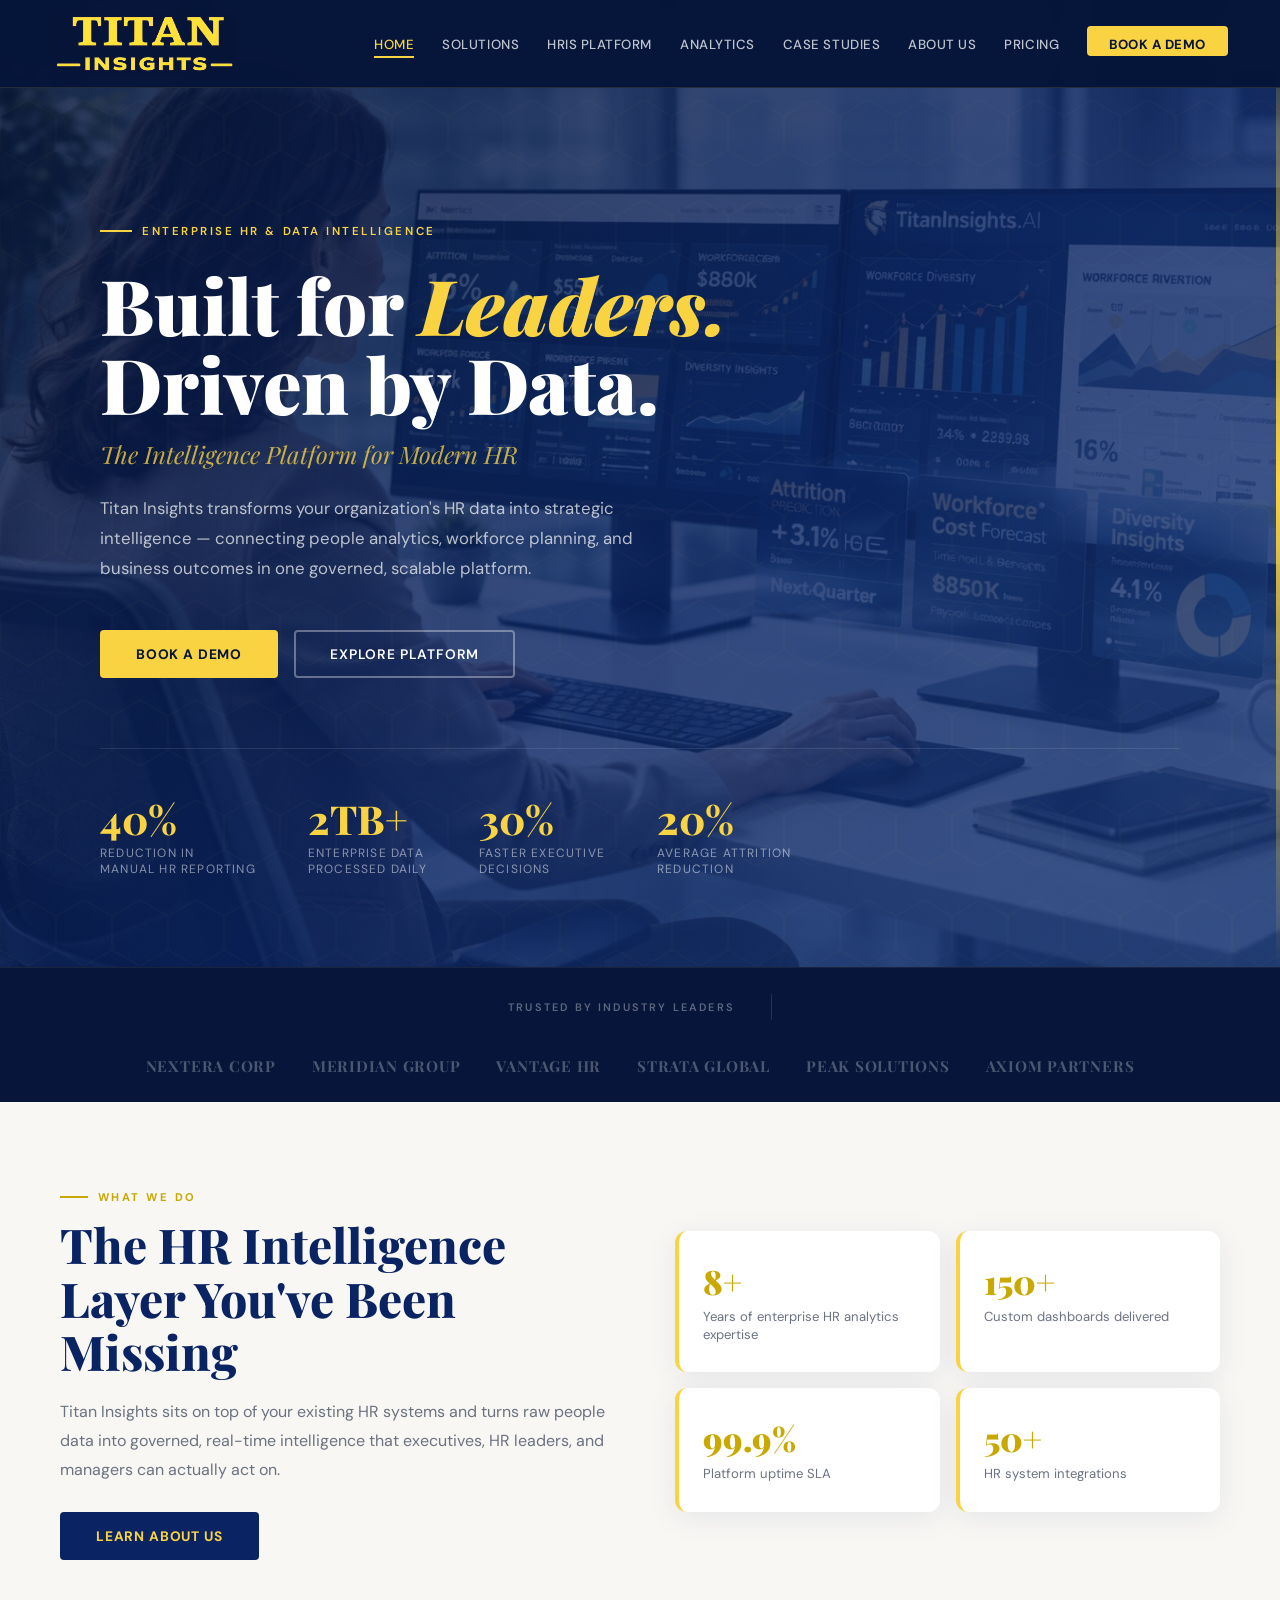
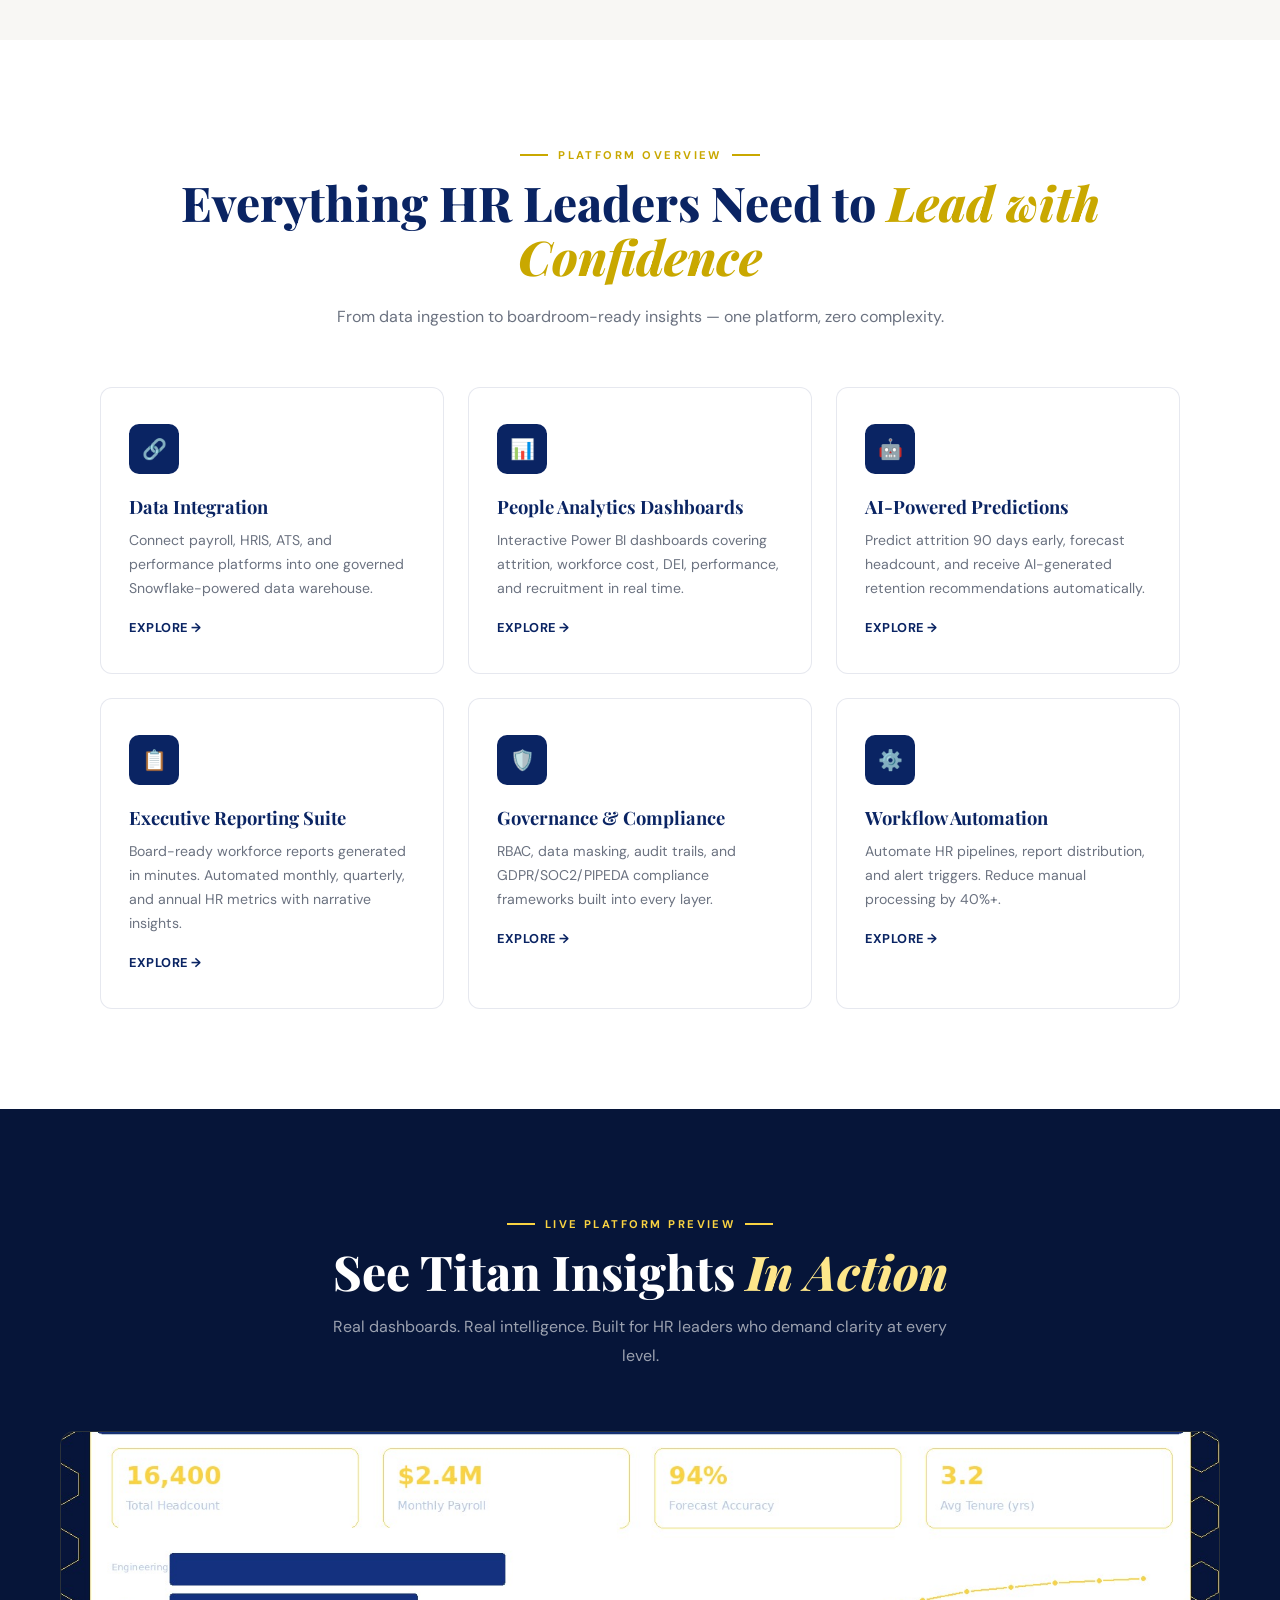
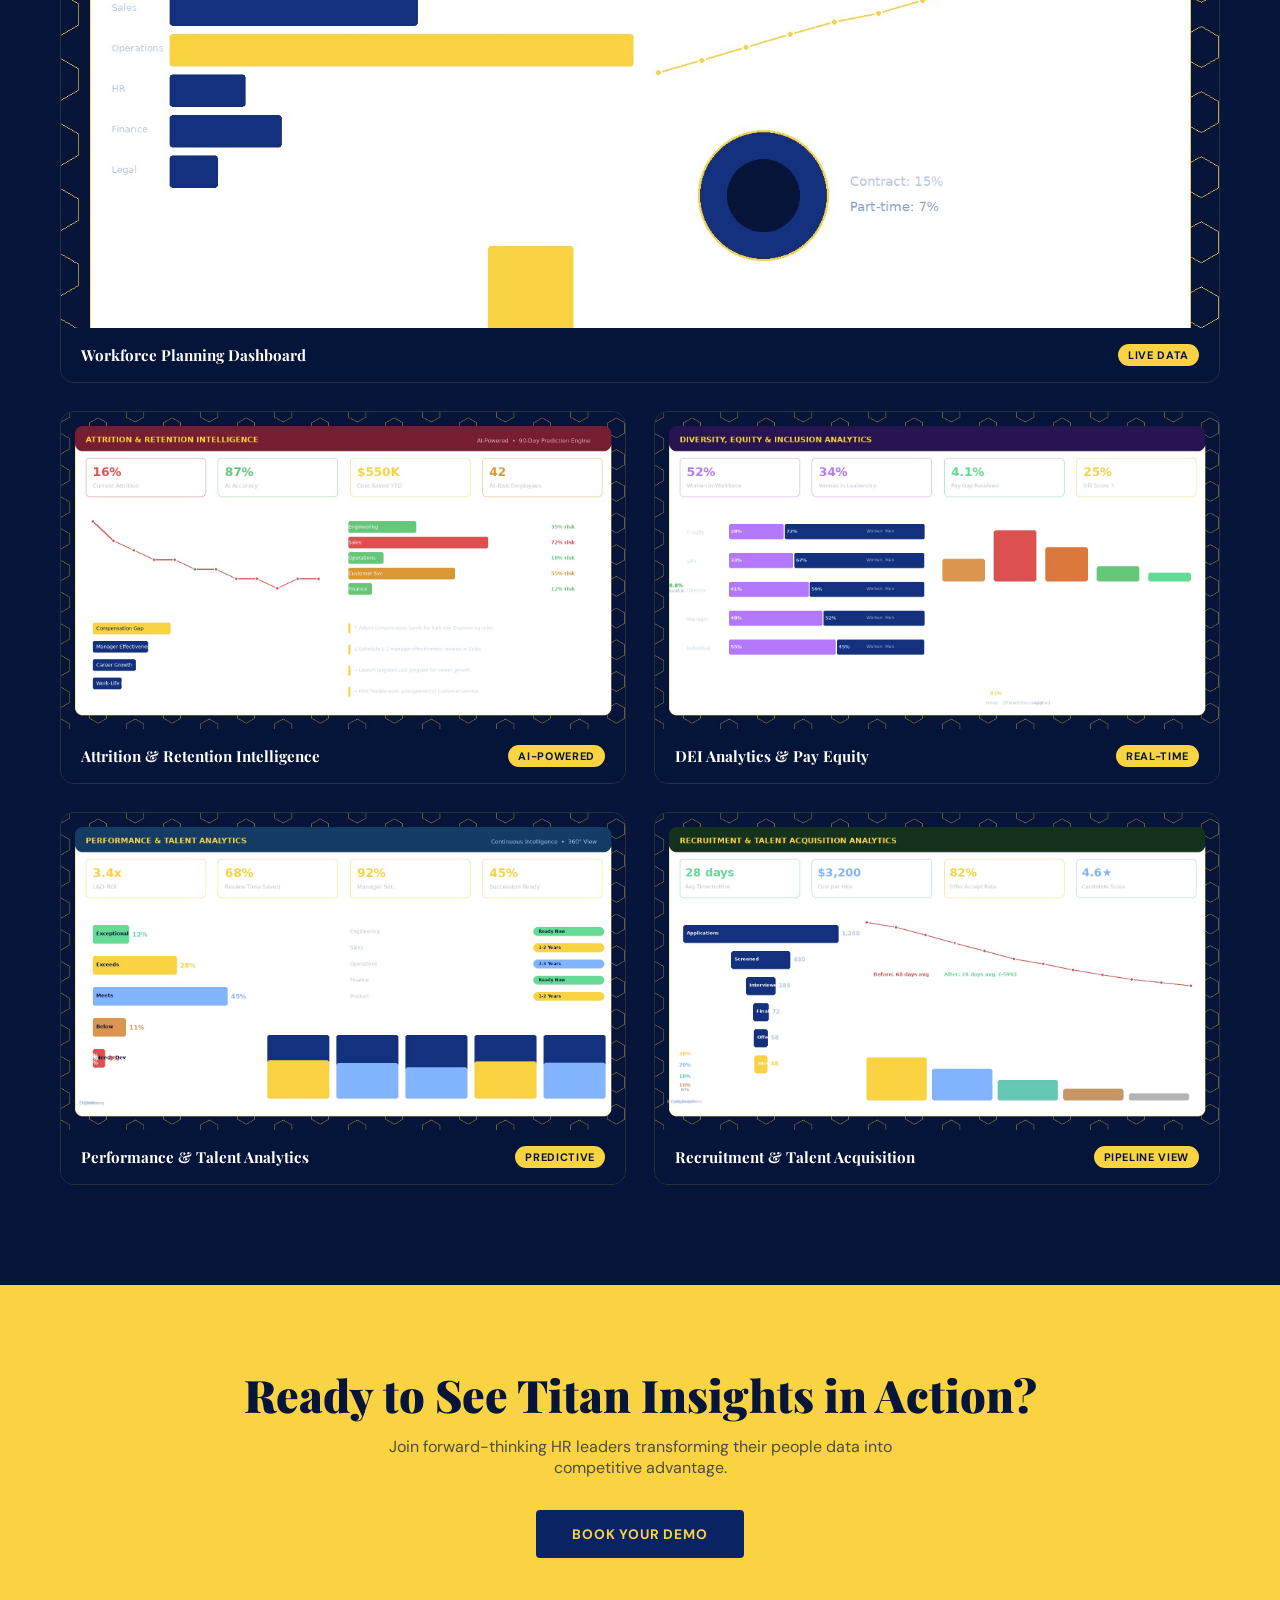
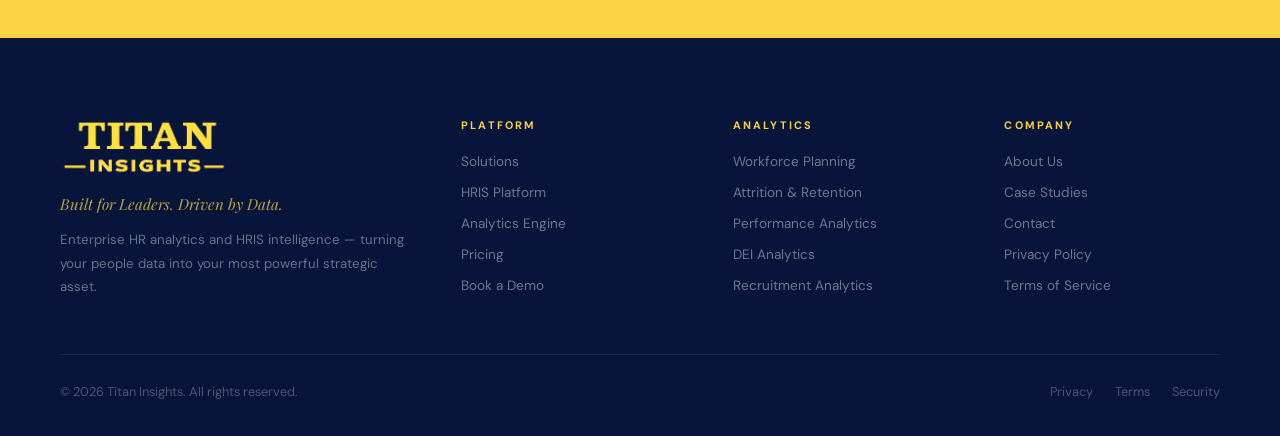
==== index.html @ b81a48bd "Add files via upload" ====
<!DOCTYPE html>
<html lang="en">
<head><meta charset="UTF-8"><meta name="viewport" content="width=device-width,initial-scale=1.0">
<title>Titan Insights — Built for Leaders. Driven by Data.</title>

<style>
:root {
  --navy:#0a2463; --navy-deep:#061539; --navy-mid:#143180;
  --gold:#f9d342; --gold-dark:#c9a800; --gold-light:#fde68a;
  --white:#ffffff; --off:#f8f7f4; --border:rgba(10,36,99,0.1);
  --txt:#111827; --txt2:#374151; --txt3:#6b7280;
}
*{margin:0;padding:0;box-sizing:border-box;}
html{scroll-behavior:smooth;}
body{font-family:'DM Sans',sans-serif;color:var(--txt);background:var(--white);overflow-x:hidden;}
a{text-decoration:none;}
::-webkit-scrollbar{width:5px;}::-webkit-scrollbar-track{background:var(--navy-deep);}::-webkit-scrollbar-thumb{background:var(--gold);border-radius:3px;}

/* NAV */
nav{position:fixed;top:0;left:0;right:0;z-index:1000;background:rgba(6,21,57,0.97);backdrop-filter:blur(18px);border-bottom:1px solid rgba(249,211,66,0.12);height:88px;display:flex;align-items:center;justify-content:space-between;padding:0 52px;transition:all .3s;}
nav.scrolled{box-shadow:0 4px 30px rgba(0,0,0,0.35);}
.nav-brand{display:flex;align-items:center;}
.nav-brand img{height:64px;width:auto;max-width:320px;display:block;object-fit:contain;mix-blend-mode:screen;filter:brightness(1.05);}
.nav-links{list-style:none;display:flex;gap:28px;align-items:center;}
.nav-links a{color:rgba(255,255,255,.75);font-size:.83rem;font-weight:500;letter-spacing:.04em;text-transform:uppercase;transition:color .25s;padding-bottom:3px;border-bottom:2px solid transparent;}
.nav-links a:hover,.nav-links a.active-link{color:var(--gold);border-bottom-color:var(--gold);}
.nav-cta{background:var(--gold)!important;color:var(--navy-deep)!important;padding:10px 22px;border-radius:4px;font-weight:700!important;border-bottom:none!important;transition:all .25s!important;}
.nav-cta:hover{background:var(--white)!important;transform:translateY(-1px);box-shadow:0 4px 18px rgba(249,211,66,.4);}
.nav-toggle{display:none;flex-direction:column;gap:5px;cursor:pointer;}
.nav-toggle span{width:24px;height:2px;background:var(--gold);border-radius:2px;transition:.3s;}

/* COMMON */
.section{padding:100px 60px;max-width:1200px;margin:0 auto;}
.section-full{padding:100px 60px;}
.tag{display:inline-flex;align-items:center;gap:10px;margin-bottom:14px;}
.tag-line{width:28px;height:2px;background:var(--gold-dark);}
.tag-text{font-size:.7rem;letter-spacing:.22em;text-transform:uppercase;color:var(--gold-dark);font-weight:700;}
.sec-title{font-family:'Playfair Display',serif;font-size:clamp(2rem,4vw,3rem);font-weight:800;color:var(--navy);line-height:1.12;margin-bottom:18px;}
.sec-title em{color:var(--gold-dark);font-style:italic;}
.sec-body{font-size:1rem;color:var(--txt3);line-height:1.82;max-width:620px;}
.btn-gold{display:inline-block;background:var(--gold);color:var(--navy-deep);padding:15px 36px;border-radius:4px;font-weight:700;font-size:.86rem;letter-spacing:.06em;text-transform:uppercase;transition:all .25s;}
.btn-gold:hover{background:var(--white);box-shadow:0 8px 28px rgba(249,211,66,.35);transform:translateY(-2px);}
.btn-navy{display:inline-block;background:var(--navy);color:var(--gold);padding:15px 36px;border-radius:4px;font-weight:700;font-size:.86rem;letter-spacing:.06em;text-transform:uppercase;transition:all .25s;}
.btn-navy:hover{background:var(--navy-deep);transform:translateY(-2px);box-shadow:0 8px 28px rgba(10,36,99,.25);}
.btn-outline{display:inline-block;border:2px solid rgba(255,255,255,.35);color:var(--white);padding:13px 34px;border-radius:4px;font-weight:600;font-size:.86rem;letter-spacing:.06em;text-transform:uppercase;transition:all .25s;}
.btn-outline:hover{border-color:var(--gold);color:var(--gold);transform:translateY(-2px);}

/* REVEAL */
.reveal{opacity:0;transform:translateY(28px);transition:opacity .7s ease,transform .7s ease;}
.reveal.visible{opacity:1;transform:translateY(0);}
.reveal-d1{transition-delay:.1s;} .reveal-d2{transition-delay:.2s;} .reveal-d3{transition-delay:.3s;} .reveal-d4{transition-delay:.4s;}

/* PAGE HERO */
.page-hero{padding-top:96px;background:linear-gradient(135deg,var(--navy-deep) 0%,var(--navy) 60%,#1a3a7a 100%);min-height:360px;display:flex;align-items:center;position:relative;overflow:hidden;}
.page-hero-hex{position:absolute;inset:0;opacity:.04;background-image:url("data:image/svg+xml,%3Csvg xmlns='http://www.w3.org/2000/svg' width='56' height='100'%3E%3Cpath d='M28 66L0 50V16L28 0l28 16v34z' fill='none' stroke='%23f9d342' stroke-width='1'/%3E%3C/svg%3E");background-size:56px 100px;}
.page-hero-bar{position:absolute;left:0;top:0;bottom:0;width:4px;background:linear-gradient(to bottom,transparent,var(--gold),transparent);}
.page-hero-inner{position:relative;z-index:2;max-width:1200px;margin:0 auto;padding:80px 60px;}
.page-hero-tag{display:inline-flex;align-items:center;gap:10px;margin-bottom:18px;}
.page-hero-tag-line{width:32px;height:2px;background:var(--gold);}
.page-hero-tag-text{font-size:.72rem;letter-spacing:.2em;text-transform:uppercase;color:var(--gold);font-weight:600;}
.page-hero h1{font-family:'Playfair Display',serif;font-size:clamp(2.5rem,5vw,4.2rem);font-weight:900;color:var(--white);line-height:1.08;margin-bottom:18px;}
.page-hero h1 em{color:var(--gold);font-style:italic;}
.page-hero p{font-size:1.1rem;color:rgba(255,255,255,.7);max-width:640px;line-height:1.75;}

/* CTA BANNER */
.cta-band{background:var(--gold);padding:80px 60px;text-align:center;}
.cta-band h2{font-family:'Playfair Display',serif;font-size:clamp(1.8rem,3.5vw,2.8rem);font-weight:900;color:var(--navy-deep);margin-bottom:12px;}
.cta-band p{font-size:1rem;color:rgba(6,21,57,.7);max-width:520px;margin:0 auto 32px;}

/* FOOTER */
footer{background:var(--navy-deep);padding:80px 60px 36px;}
.footer-inner{max-width:1200px;margin:0 auto;}
.footer-top{display:grid;grid-template-columns:1.6fr 1fr 1fr 1fr;gap:56px;margin-bottom:56px;}
.footer-brand img{height:58px;width:auto;max-width:300px;display:block;object-fit:contain;margin-bottom:18px;mix-blend-mode:screen;filter:brightness(1.05);}
.footer-tagline{font-family:'Playfair Display',serif;font-size:.95rem;font-style:italic;color:rgba(249,211,66,.75);margin-bottom:14px;}
.footer-desc{font-size:.83rem;color:rgba(255,255,255,.4);line-height:1.75;}
.footer-col h5{font-size:.68rem;letter-spacing:.2em;text-transform:uppercase;color:var(--gold);font-weight:700;margin-bottom:18px;}
.footer-links{list-style:none;display:flex;flex-direction:column;gap:10px;}
.footer-links a{font-size:.85rem;color:rgba(255,255,255,.42);transition:color .25s;}
.footer-links a:hover{color:var(--gold);}
.footer-bottom{border-top:1px solid rgba(255,255,255,.07);padding-top:28px;display:flex;justify-content:space-between;align-items:center;flex-wrap:wrap;gap:14px;}
.footer-copy{font-size:.8rem;color:rgba(255,255,255,.28);}
.footer-bottom-links{display:flex;gap:22px;}
.footer-bottom-links a{font-size:.8rem;color:rgba(255,255,255,.28);transition:color .25s;}
.footer-bottom-links a:hover{color:var(--gold);}

/* RESPONSIVE */
@media(max-width:1024px){
  nav{padding:0 28px;height:80px;}
  .nav-brand img{height:64px;width:auto;max-width:320px;display:block;object-fit:contain;mix-blend-mode:screen;filter:brightness(1.05);}
  .section,.section-full{padding:72px 28px;}
  .page-hero-inner{padding:60px 28px;}
  .footer-top{grid-template-columns:1fr 1fr;gap:36px;}
  .cta-band{padding:60px 28px;}
  footer{padding:60px 28px 28px;}
}
@media(max-width:768px){
  nav{padding:0 18px;height:72px;}
  .nav-brand img{height:64px;width:auto;max-width:320px;display:block;object-fit:contain;mix-blend-mode:screen;filter:brightness(1.05);}
  .nav-links{display:none;flex-direction:column;position:absolute;top:88px;left:0;right:0;background:var(--navy-deep);padding:20px;gap:0;border-top:1px solid rgba(249,211,66,.1);}
  .nav-links.open{display:flex;}
  .nav-links li{padding:13px 0;border-bottom:1px solid rgba(255,255,255,.06);}
  .nav-toggle{display:flex;}
  .section{padding:60px 18px;}
  .page-hero-inner{padding:48px 18px;}
  .footer-top{grid-template-columns:1fr;}
}

.dash-section{background:var(--navy-deep);padding:100px 60px;}
.dash-inner{max-width:1200px;margin:0 auto;}
.dash-header{text-align:center;margin-bottom:60px;}
.dash-grid{display:grid;grid-template-columns:1fr 1fr;gap:28px;}
.dash-card{border-radius:14px;overflow:hidden;border:1px solid rgba(249,211,66,.15);transition:all .4s;position:relative;}
.dash-card:hover{border-color:rgba(249,211,66,.5);transform:translateY(-6px);box-shadow:0 24px 60px rgba(0,0,0,.5);}
.dash-card img{width:100%;display:block;aspect-ratio:16/9;object-fit:cover;}
.dash-card-label{padding:16px 20px;background:rgba(6,21,57,.97);display:flex;align-items:center;justify-content:space-between;}
.dash-card-title{font-family:'Playfair Display',serif;font-size:.95rem;font-weight:700;color:var(--white);}
.dash-card-badge{font-size:.68rem;background:var(--gold);color:var(--navy-deep);padding:4px 10px;border-radius:20px;font-weight:700;letter-spacing:.06em;text-transform:uppercase;white-space:nowrap;}
.dash-card-wide{grid-column:1/-1;}
.dash-card-wide img{aspect-ratio:21/9;}
@media(max-width:1024px){.dash-section{padding:72px 28px;}.dash-grid{grid-template-columns:1fr;}.dash-card-wide img{aspect-ratio:16/9;}}
</style>
<link href="https://fonts.googleapis.com/css2?family=Playfair+Display:ital,wght@0,700;0,800;0,900;1,700;1,800&family=DM+Sans:wght@300;400;500;600;700&display=swap" rel="stylesheet">
<style>
/* HOME HERO */
.home-hero{padding-top:96px;min-height:100vh;position:relative;display:flex;align-items:center;overflow:hidden;}
.home-hero-bg{position:absolute;inset:0;background:linear-gradient(135deg,var(--navy-deep) 0%,var(--navy) 55%,#1a3a7a 100%);}
.home-hero-img{position:absolute;inset:0;background-image:url("[data-uri]");background-size:cover;background-position:center;opacity:.18;filter:grayscale(20%);}
.home-hero-hex{position:absolute;inset:0;opacity:.04;background-image:url("data:image/svg+xml,%3Csvg xmlns='http://www.w3.org/2000/svg' width='56' height='100'%3E%3Cpath d='M28 66L0 50V16L28 0l28 16v34z' fill='none' stroke='%23f9d342' stroke-width='1'/%3E%3C/svg%3E");background-size:56px 100px;}
.home-hero-bar{position:absolute;right:0;top:0;bottom:0;width:4px;background:linear-gradient(to bottom,transparent,var(--gold),transparent);}
.home-hero-inner{position:relative;z-index:2;max-width:1200px;margin:0 auto;padding:120px 60px 90px;width:100%;}
.h-eyebrow{display:inline-flex;align-items:center;gap:10px;margin-bottom:26px;opacity:0;animation:fu .8s ease forwards .2s;}
.h-eyebrow-line{width:32px;height:2px;background:var(--gold);}
.h-eyebrow-text{font-size:.72rem;letter-spacing:.22em;text-transform:uppercase;color:var(--gold);font-weight:600;}
.h-headline{font-family:'Playfair Display',serif;font-size:clamp(3rem,6vw,5.8rem);font-weight:900;color:var(--white);line-height:1.04;margin-bottom:14px;opacity:0;animation:fu .8s ease forwards .4s;}
.h-headline em{color:var(--gold);font-style:italic;}
.h-sub{font-family:'Playfair Display',serif;font-size:clamp(1rem,2vw,1.5rem);color:rgba(249,211,66,.78);margin-bottom:24px;font-style:italic;opacity:0;animation:fu .8s ease forwards .55s;}
.h-desc{font-size:1.05rem;color:rgba(255,255,255,.7);line-height:1.78;max-width:580px;margin-bottom:46px;opacity:0;animation:fu .8s ease forwards .7s;}
.h-btns{display:flex;gap:16px;flex-wrap:wrap;opacity:0;animation:fu .8s ease forwards .9s;}
.h-stats{display:flex;gap:52px;flex-wrap:wrap;margin-top:70px;padding-top:50px;border-top:1px solid rgba(255,255,255,.1);opacity:0;animation:fu .8s ease forwards 1.1s;}
.h-stat-num{font-family:'Playfair Display',serif;font-size:2.5rem;font-weight:800;color:var(--gold);line-height:1;}
.h-stat-lbl{font-size:.75rem;color:rgba(255,255,255,.5);letter-spacing:.1em;text-transform:uppercase;margin-top:6px;}
@keyframes fu{to{opacity:1;transform:translateY(0);}}
.home-hero-inner .h-headline,.home-hero-inner .h-sub,.home-hero-inner .h-desc{transform:translateY(20px);}

/* TRUSTED */
.trusted{background:var(--navy-deep);padding:26px 60px;display:flex;align-items:center;gap:36px;flex-wrap:wrap;justify-content:center;border-top:1px solid rgba(249,211,66,.08);}
.trusted-lbl{font-size:.68rem;letter-spacing:.2em;text-transform:uppercase;color:rgba(255,255,255,.35);font-weight:600;white-space:nowrap;}
.trusted-div{width:1px;height:26px;background:rgba(249,211,66,.15);}
.trusted-logos{display:flex;gap:36px;align-items:center;flex-wrap:wrap;justify-content:center;}
.trusted-logo{font-family:'Playfair Display',serif;font-size:.95rem;font-weight:700;color:rgba(255,255,255,.28);letter-spacing:.05em;transition:color .3s;}
.trusted-logo:hover{color:rgba(249,211,66,.55);}

/* INTRO STRIP */
.intro-strip{background:var(--off);padding:80px 60px;}
.intro-strip-inner{max-width:1200px;margin:0 auto;display:grid;grid-template-columns:1fr 1fr;gap:70px;align-items:center;}
.intro-visual{display:grid;grid-template-columns:1fr 1fr;gap:16px;}
.intro-card{background:var(--white);border-radius:12px;padding:28px 24px;border-left:4px solid var(--gold);box-shadow:0 6px 30px rgba(10,36,99,.08);}
.intro-card-num{font-family:'Playfair Display',serif;font-size:2.1rem;font-weight:900;color:var(--gold-dark);}
.intro-card-lbl{font-size:.82rem;color:var(--txt3);margin-top:5px;line-height:1.4;}

/* OVERVIEW GRID */
.overview-grid{display:grid;grid-template-columns:repeat(3,1fr);gap:24px;margin-top:56px;}
.ov-card{background:var(--white);border:1px solid var(--border);border-radius:12px;padding:36px 28px;transition:all .3s;position:relative;overflow:hidden;}
.ov-card::before{content:'';position:absolute;top:0;left:0;width:0;height:3px;background:var(--gold);transition:width .4s;}
.ov-card:hover{box-shadow:0 16px 50px rgba(10,36,99,.1);transform:translateY(-4px);}
.ov-card:hover::before{width:100%;}
.ov-icon{width:50px;height:50px;background:var(--navy);border-radius:10px;display:flex;align-items:center;justify-content:center;font-size:20px;margin-bottom:20px;transition:background .3s;}
.ov-card:hover .ov-icon{background:var(--gold-dark);}
.ov-title{font-family:'Playfair Display',serif;font-size:1.15rem;font-weight:700;color:var(--navy);margin-bottom:10px;}
.ov-desc{font-size:.88rem;color:var(--txt3);line-height:1.7;}
.ov-link{display:inline-flex;align-items:center;gap:6px;margin-top:18px;font-size:.8rem;font-weight:700;color:var(--navy);letter-spacing:.04em;text-transform:uppercase;transition:gap .2s,color .2s;}
.ov-link:hover{gap:10px;color:var(--gold-dark);}

@media(max-width:1024px){
  .home-hero-inner{padding:100px 28px 70px;}
  .intro-strip{padding:60px 28px;}
  .intro-strip-inner{grid-template-columns:1fr;gap:40px;}
  .overview-grid{grid-template-columns:1fr 1fr;}
  .trusted{padding:22px 28px;}
  .h-stats{gap:28px;}
}
@media(max-width:768px){
  .home-hero-inner{padding:90px 18px 60px;}
  .intro-visual{grid-template-columns:1fr 1fr;}
  .overview-grid{grid-template-columns:1fr;}
}
</style>
</head><body>

<nav id="mainNav">
  <div class="nav-brand">
    <a href="index.html"><img src="[data-uri]" alt="Titan Insights"></a>
  </div>
  <ul class="nav-links" id="navLinks">
    <li><a href="index.html">Home</a></li>
    <li><a href="solutions.html">Solutions</a></li>
    <li><a href="hris.html">HRIS Platform</a></li>
    <li><a href="analytics.html">Analytics</a></li>
    <li><a href="results.html">Case Studies</a></li>
    <li><a href="about.html">About Us</a></li>
    <li><a href="pricing.html">Pricing</a></li>
    <li><a href="contact.html" class="nav-cta">Book a Demo</a></li>
  </ul>
  <div class="nav-toggle" id="navToggle"><span></span><span></span><span></span></div>
</nav>

<!-- HOME HERO -->
<div class="home-hero">
  <div class="home-hero-bg"></div>
  <div class="home-hero-img"></div>
  <div class="home-hero-hex"></div>
  <div class="home-hero-bar"></div>
  <div class="home-hero-inner">
    <div class="h-eyebrow"><div class="h-eyebrow-line"></div><span class="h-eyebrow-text">Enterprise HR & Data Intelligence</span></div>
    <h1 class="h-headline">Built for <em>Leaders.</em><br>Driven by Data.</h1>
    <p class="h-sub">The Intelligence Platform for Modern HR</p>
    <p class="h-desc">Titan Insights transforms your organization's HR data into strategic intelligence — connecting people analytics, workforce planning, and business outcomes in one governed, scalable platform.</p>
    <div class="h-btns">
      <a href="contact.html" class="btn-gold">Book a Demo</a>
      <a href="solutions.html" class="btn-outline">Explore Platform</a>
    </div>
    <div class="h-stats">
      <div><div class="h-stat-num">40%</div><div class="h-stat-lbl">Reduction in<br>manual HR reporting</div></div>
      <div><div class="h-stat-num">2TB+</div><div class="h-stat-lbl">Enterprise data<br>processed daily</div></div>
      <div><div class="h-stat-num">30%</div><div class="h-stat-lbl">Faster executive<br>decisions</div></div>
      <div><div class="h-stat-num">20%</div><div class="h-stat-lbl">Average attrition<br>reduction</div></div>
    </div>
  </div>
</div>

<!-- TRUSTED -->
<div class="trusted">
  <span class="trusted-lbl">Trusted by industry leaders</span>
  <div class="trusted-div"></div>
  <div class="trusted-logos">
    <span class="trusted-logo">NEXTERA CORP</span>
    <span class="trusted-logo">MERIDIAN GROUP</span>
    <span class="trusted-logo">VANTAGE HR</span>
    <span class="trusted-logo">STRATA GLOBAL</span>
    <span class="trusted-logo">PEAK SOLUTIONS</span>
    <span class="trusted-logo">AXIOM PARTNERS</span>
  </div>
</div>

<!-- INTRO STRIP -->
<div class="intro-strip">
  <div class="intro-strip-inner">
    <div class="reveal">
      <div class="tag"><div class="tag-line"></div><span class="tag-text">What We Do</span></div>
      <h2 class="sec-title">The HR Intelligence Layer You've Been Missing</h2>
      <p class="sec-body" style="margin-bottom:28px;">Titan Insights sits on top of your existing HR systems and turns raw people data into governed, real-time intelligence that executives, HR leaders, and managers can actually act on.</p>
      <a href="about.html" class="btn-navy">Learn About Us</a>
    </div>
    <div class="intro-visual reveal reveal-d2">
      <div class="intro-card"><div class="intro-card-num">8+</div><div class="intro-card-lbl">Years of enterprise HR analytics expertise</div></div>
      <div class="intro-card"><div class="intro-card-num">150+</div><div class="intro-card-lbl">Custom dashboards delivered</div></div>
      <div class="intro-card"><div class="intro-card-num">99.9%</div><div class="intro-card-lbl">Platform uptime SLA</div></div>
      <div class="intro-card"><div class="intro-card-num">50+</div><div class="intro-card-lbl">HR system integrations</div></div>
    </div>
  </div>
</div>

<!-- OVERVIEW -->
<div class="section">
  <div class="reveal" style="text-align:center;margin-bottom:0;">
    <div class="tag" style="justify-content:center;"><div class="tag-line"></div><span class="tag-text">Platform Overview</span><div class="tag-line"></div></div>
    <h2 class="sec-title" style="text-align:center;">Everything HR Leaders Need to <em>Lead with Confidence</em></h2>
    <p class="sec-body" style="margin:0 auto;text-align:center;">From data ingestion to boardroom-ready insights — one platform, zero complexity.</p>
  </div>
  <div class="overview-grid">
    <div class="ov-card reveal reveal-d1">
      <div class="ov-icon">🔗</div>
      <div class="ov-title">Data Integration</div>
      <p class="ov-desc">Connect payroll, HRIS, ATS, and performance platforms into one governed Snowflake-powered data warehouse.</p>
      <a href="solutions.html" class="ov-link">Explore →</a>
    </div>
    <div class="ov-card reveal reveal-d2">
      <div class="ov-icon">📊</div>
      <div class="ov-title">People Analytics Dashboards</div>
      <p class="ov-desc">Interactive Power BI dashboards covering attrition, workforce cost, DEI, performance, and recruitment in real time.</p>
      <a href="hris.html" class="ov-link">Explore →</a>
    </div>
    <div class="ov-card reveal reveal-d3">
      <div class="ov-icon">🤖</div>
      <div class="ov-title">AI-Powered Predictions</div>
      <p class="ov-desc">Predict attrition 90 days early, forecast headcount, and receive AI-generated retention recommendations automatically.</p>
      <a href="analytics.html" class="ov-link">Explore →</a>
    </div>
    <div class="ov-card reveal reveal-d1">
      <div class="ov-icon">📋</div>
      <div class="ov-title">Executive Reporting Suite</div>
      <p class="ov-desc">Board-ready workforce reports generated in minutes. Automated monthly, quarterly, and annual HR metrics with narrative insights.</p>
      <a href="solutions.html" class="ov-link">Explore →</a>
    </div>
    <div class="ov-card reveal reveal-d2">
      <div class="ov-icon">🛡️</div>
      <div class="ov-title">Governance & Compliance</div>
      <p class="ov-desc">RBAC, data masking, audit trails, and GDPR/SOC2/PIPEDA compliance frameworks built into every layer.</p>
      <a href="solutions.html" class="ov-link">Explore →</a>
    </div>
    <div class="ov-card reveal reveal-d3">
      <div class="ov-icon">⚙️</div>
      <div class="ov-title">Workflow Automation</div>
      <p class="ov-desc">Automate HR pipelines, report distribution, and alert triggers. Reduce manual processing by 40%+.</p>
      <a href="analytics.html" class="ov-link">Explore →</a>
    </div>
  </div>
</div>

<!-- CTA -->

<div class="dash-section">
  <div class="dash-inner">
    <div class="dash-header reveal">
      <div class="tag" style="justify-content:center;"><div class="tag-line" style="background:var(--gold);"></div><span class="tag-text" style="color:var(--gold);">Live Platform Preview</span><div class="tag-line" style="background:var(--gold);"></div></div>
      <h2 class="sec-title" style="text-align:center;color:var(--white);margin-bottom:14px;">See Titan Insights <em style="color:var(--gold-light);">In Action</em></h2>
      <p class="sec-body" style="color:rgba(255,255,255,.6);text-align:center;margin:0 auto 0;">Real dashboards. Real intelligence. Built for HR leaders who demand clarity at every level.</p>
    </div>
    <div class="dash-grid reveal">
      <div class="dash-card dash-card-wide">
        <img src="[data-uri]" alt="Workforce Planning Dashboard">
        <div class="dash-card-label"><span class="dash-card-title">Workforce Planning Dashboard</span><span class="dash-card-badge">Live Data</span></div>
      </div>
      <div class="dash-card">
        <img src="[data-uri]" alt="Attrition & Retention">
        <div class="dash-card-label"><span class="dash-card-title">Attrition & Retention Intelligence</span><span class="dash-card-badge">AI-Powered</span></div>
      </div>
      <div class="dash-card">
        <img src="[data-uri]" alt="DEI Analytics">
        <div class="dash-card-label"><span class="dash-card-title">DEI Analytics & Pay Equity</span><span class="dash-card-badge">Real-Time</span></div>
      </div>
      <div class="dash-card">
        <img src="[data-uri]" alt="Performance Analytics">
        <div class="dash-card-label"><span class="dash-card-title">Performance & Talent Analytics</span><span class="dash-card-badge">Predictive</span></div>
      </div>
      <div class="dash-card">
        <img src="[data-uri]" alt="Recruitment Analytics">
        <div class="dash-card-label"><span class="dash-card-title">Recruitment & Talent Acquisition</span><span class="dash-card-badge">Pipeline View</span></div>
      </div>
    </div>
  </div>
</div>
<div class="cta-band">
  <h2>Ready to See Titan Insights in Action?</h2>
  <p>Join forward-thinking HR leaders transforming their people data into competitive advantage.</p>
  <a href="contact.html" class="btn-navy">Book Your Demo</a>
</div>


<footer>
  <div class="footer-inner">
    <div class="footer-top">
      <div class="footer-brand">
        <img src="[data-uri]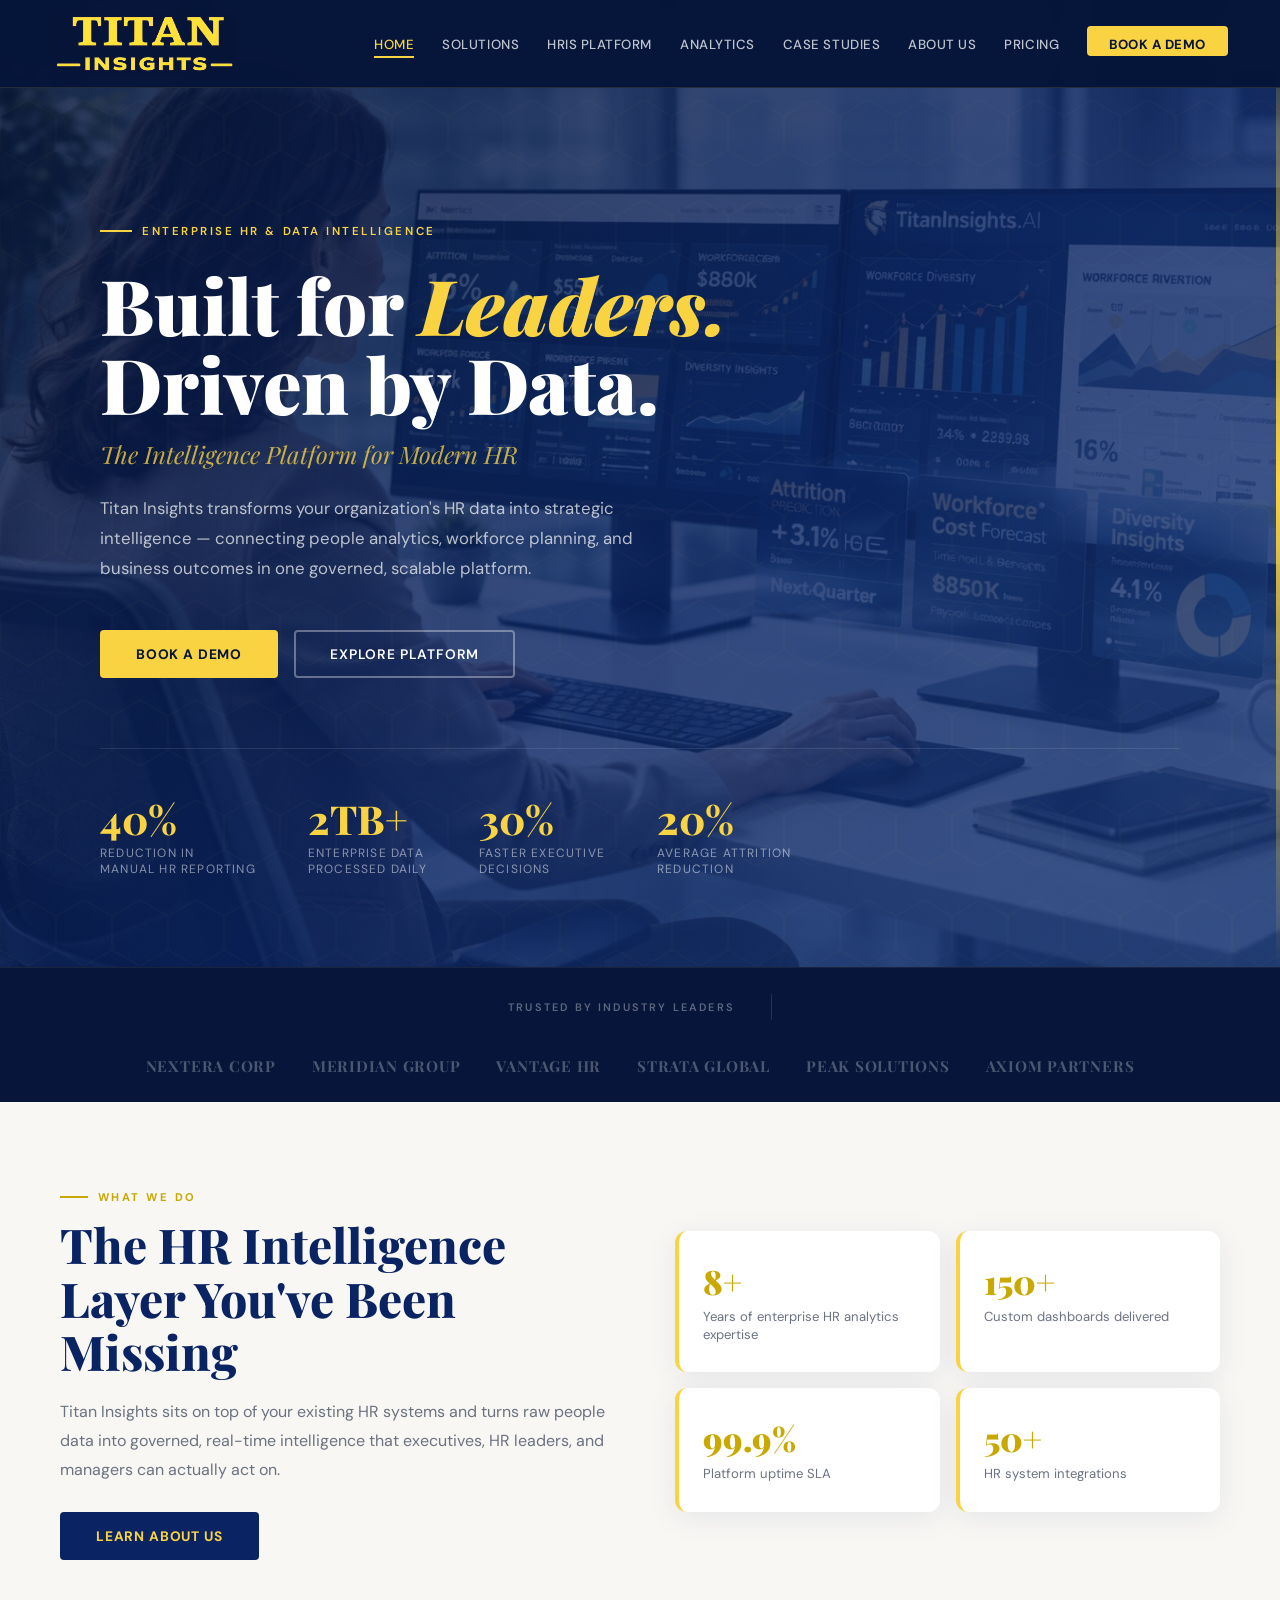
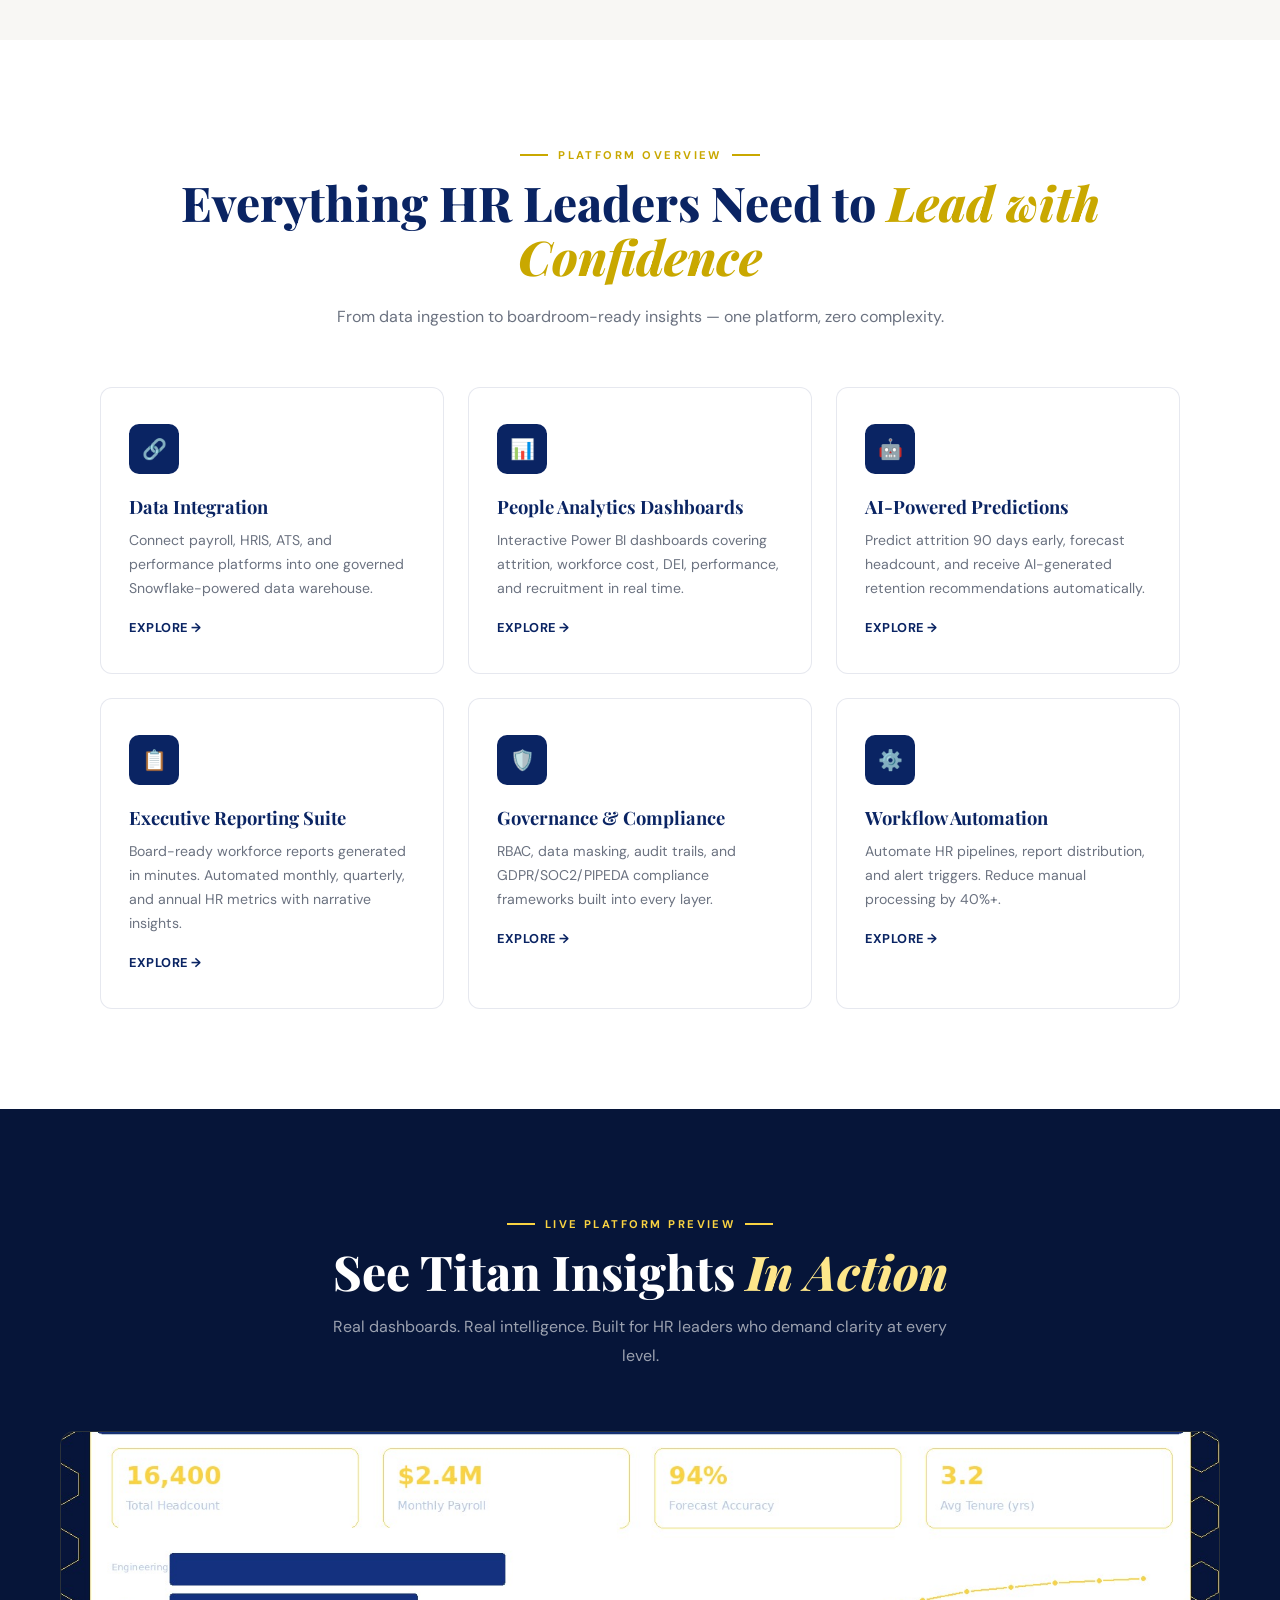
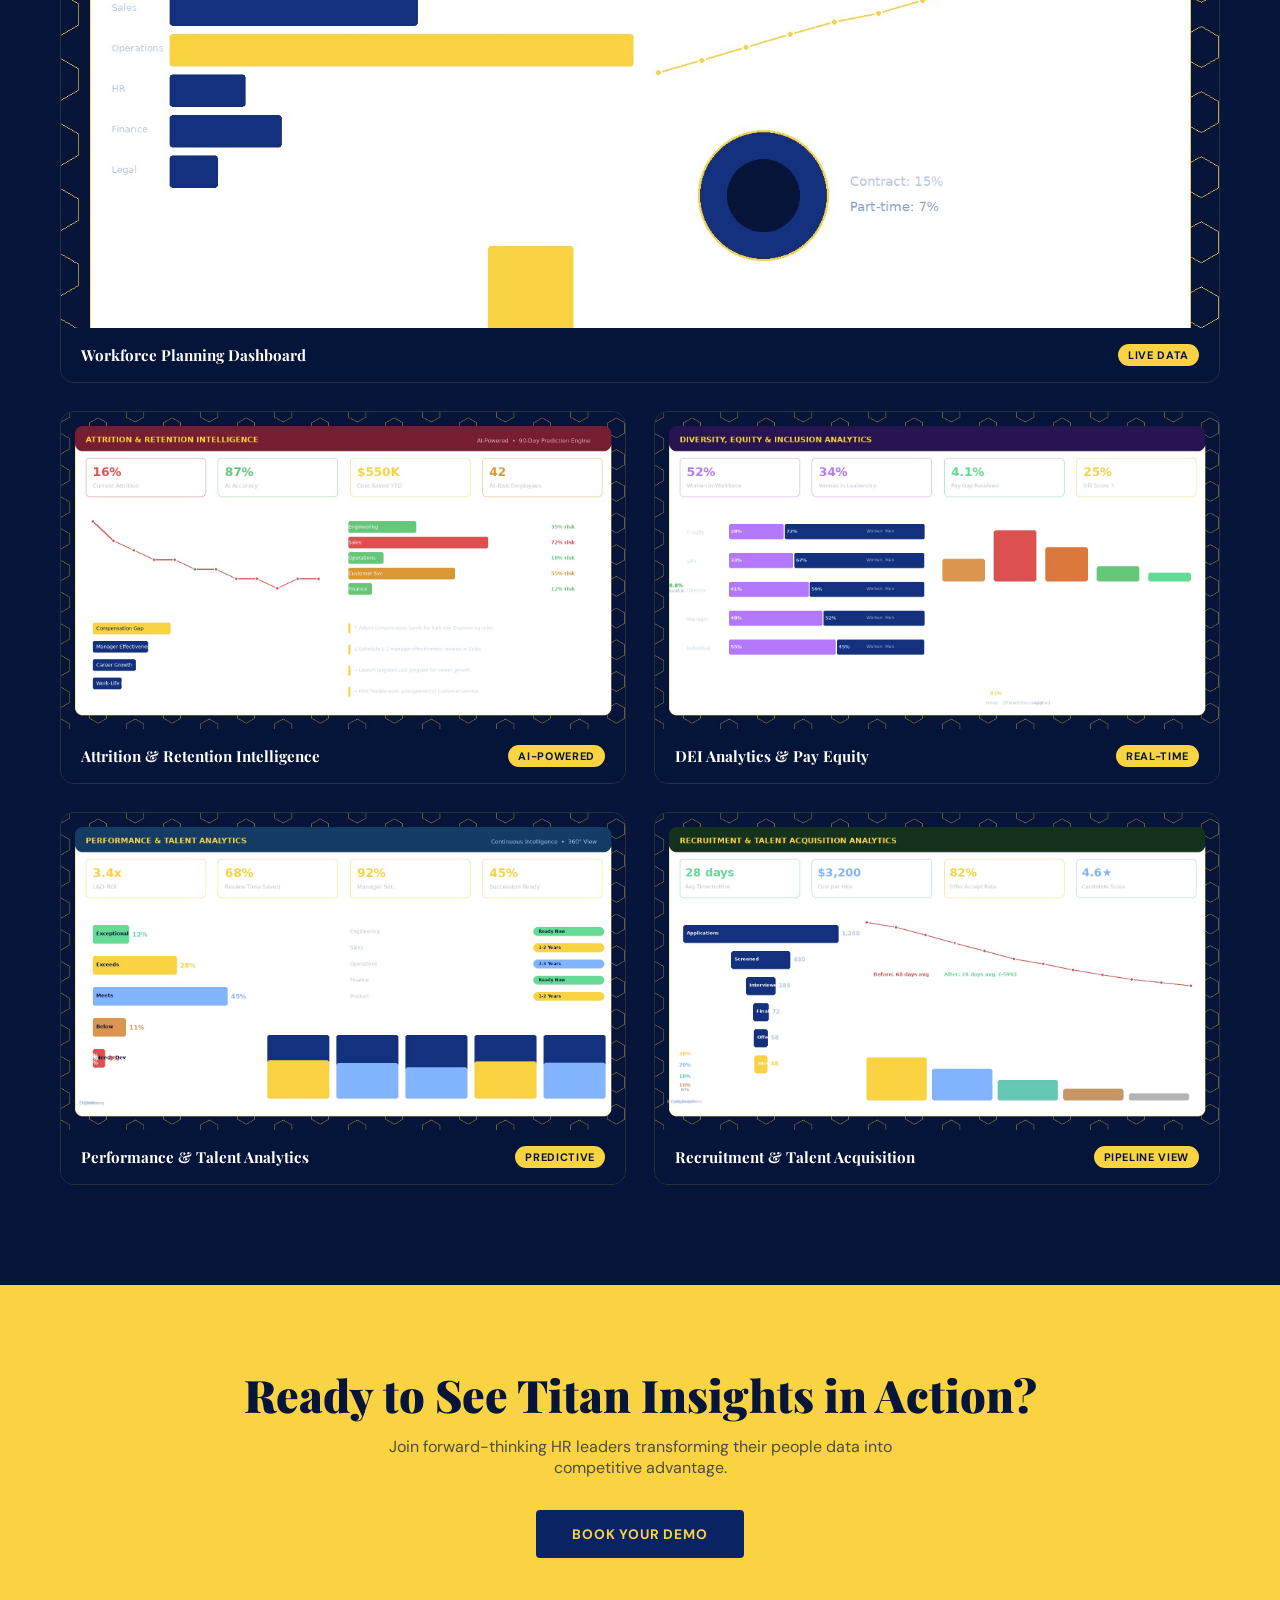
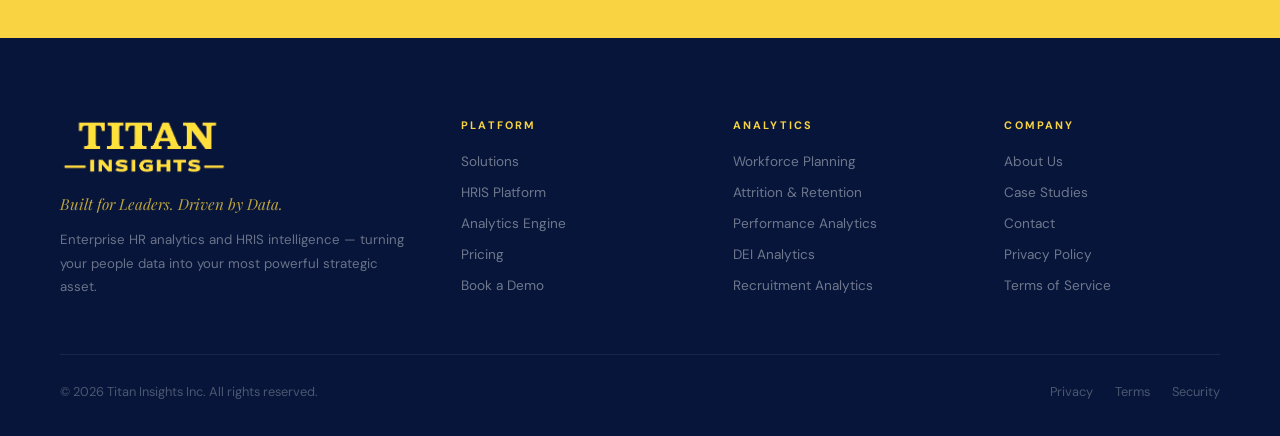
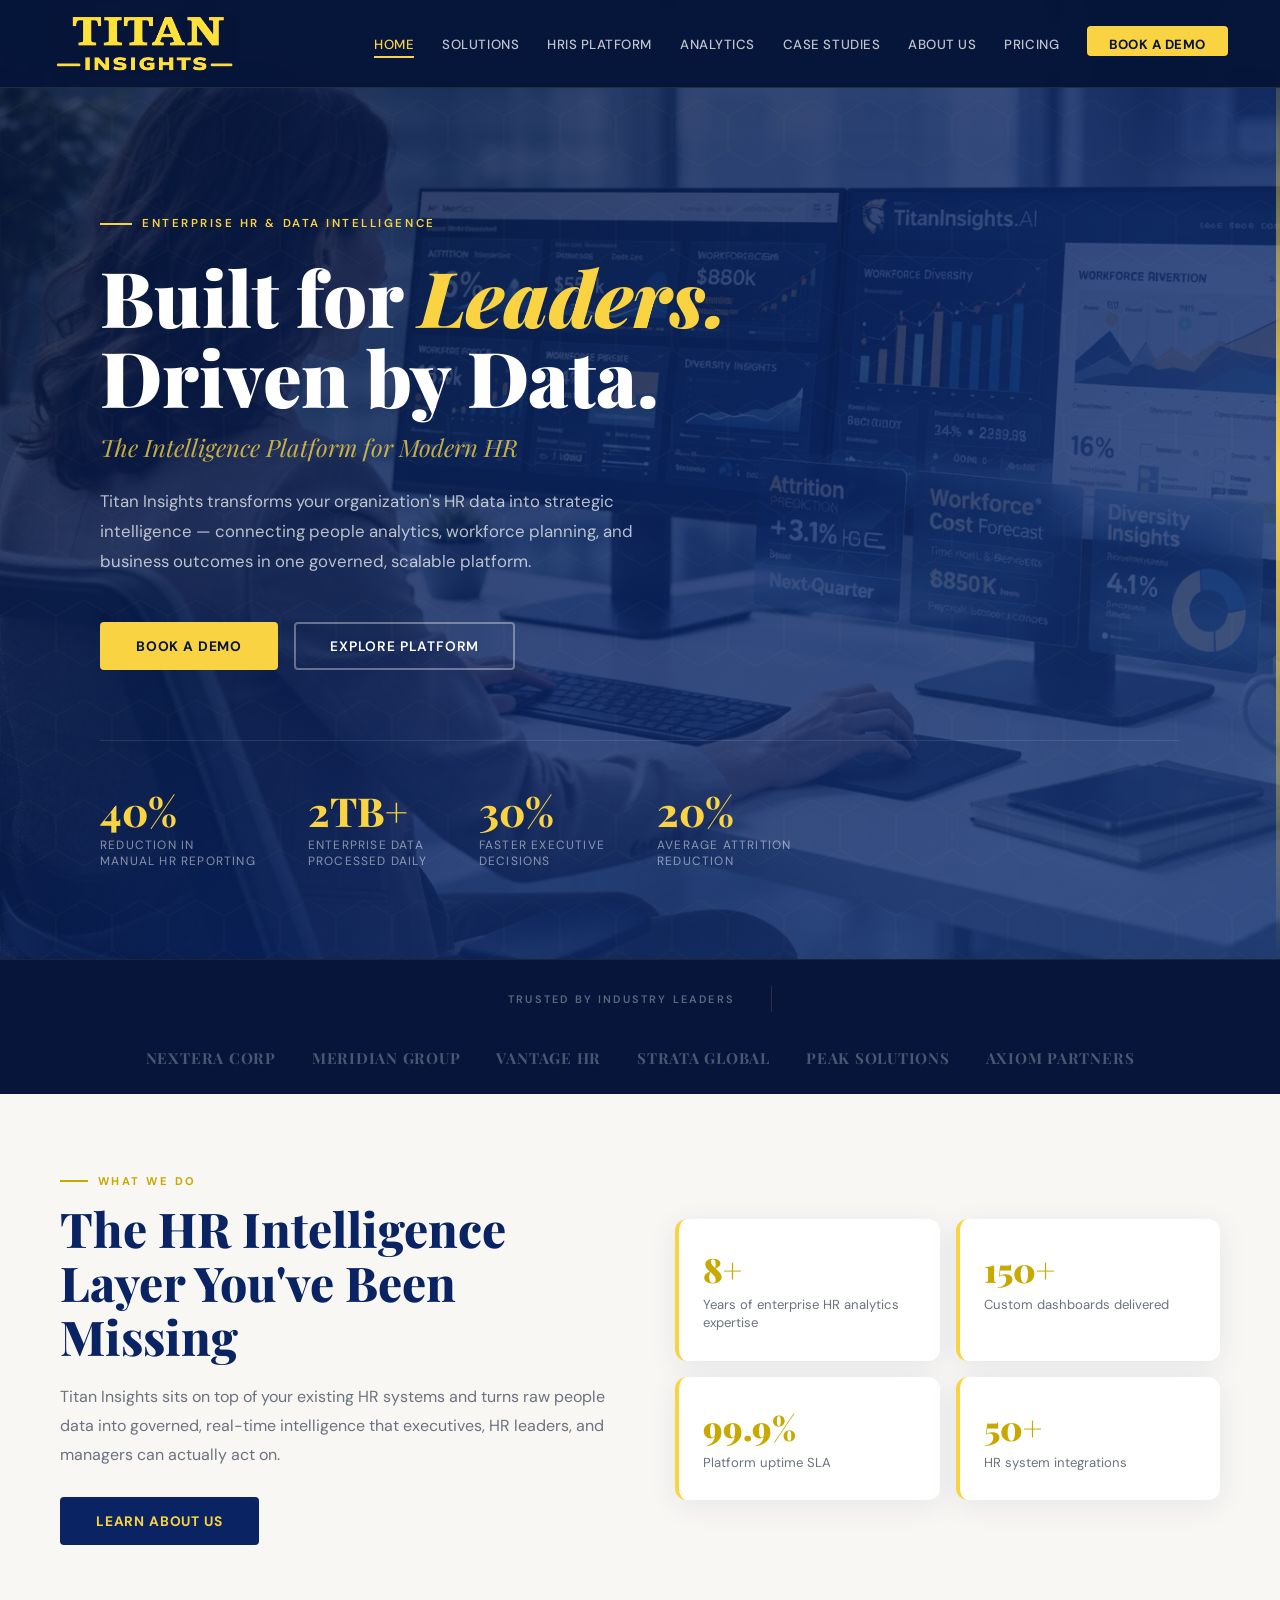
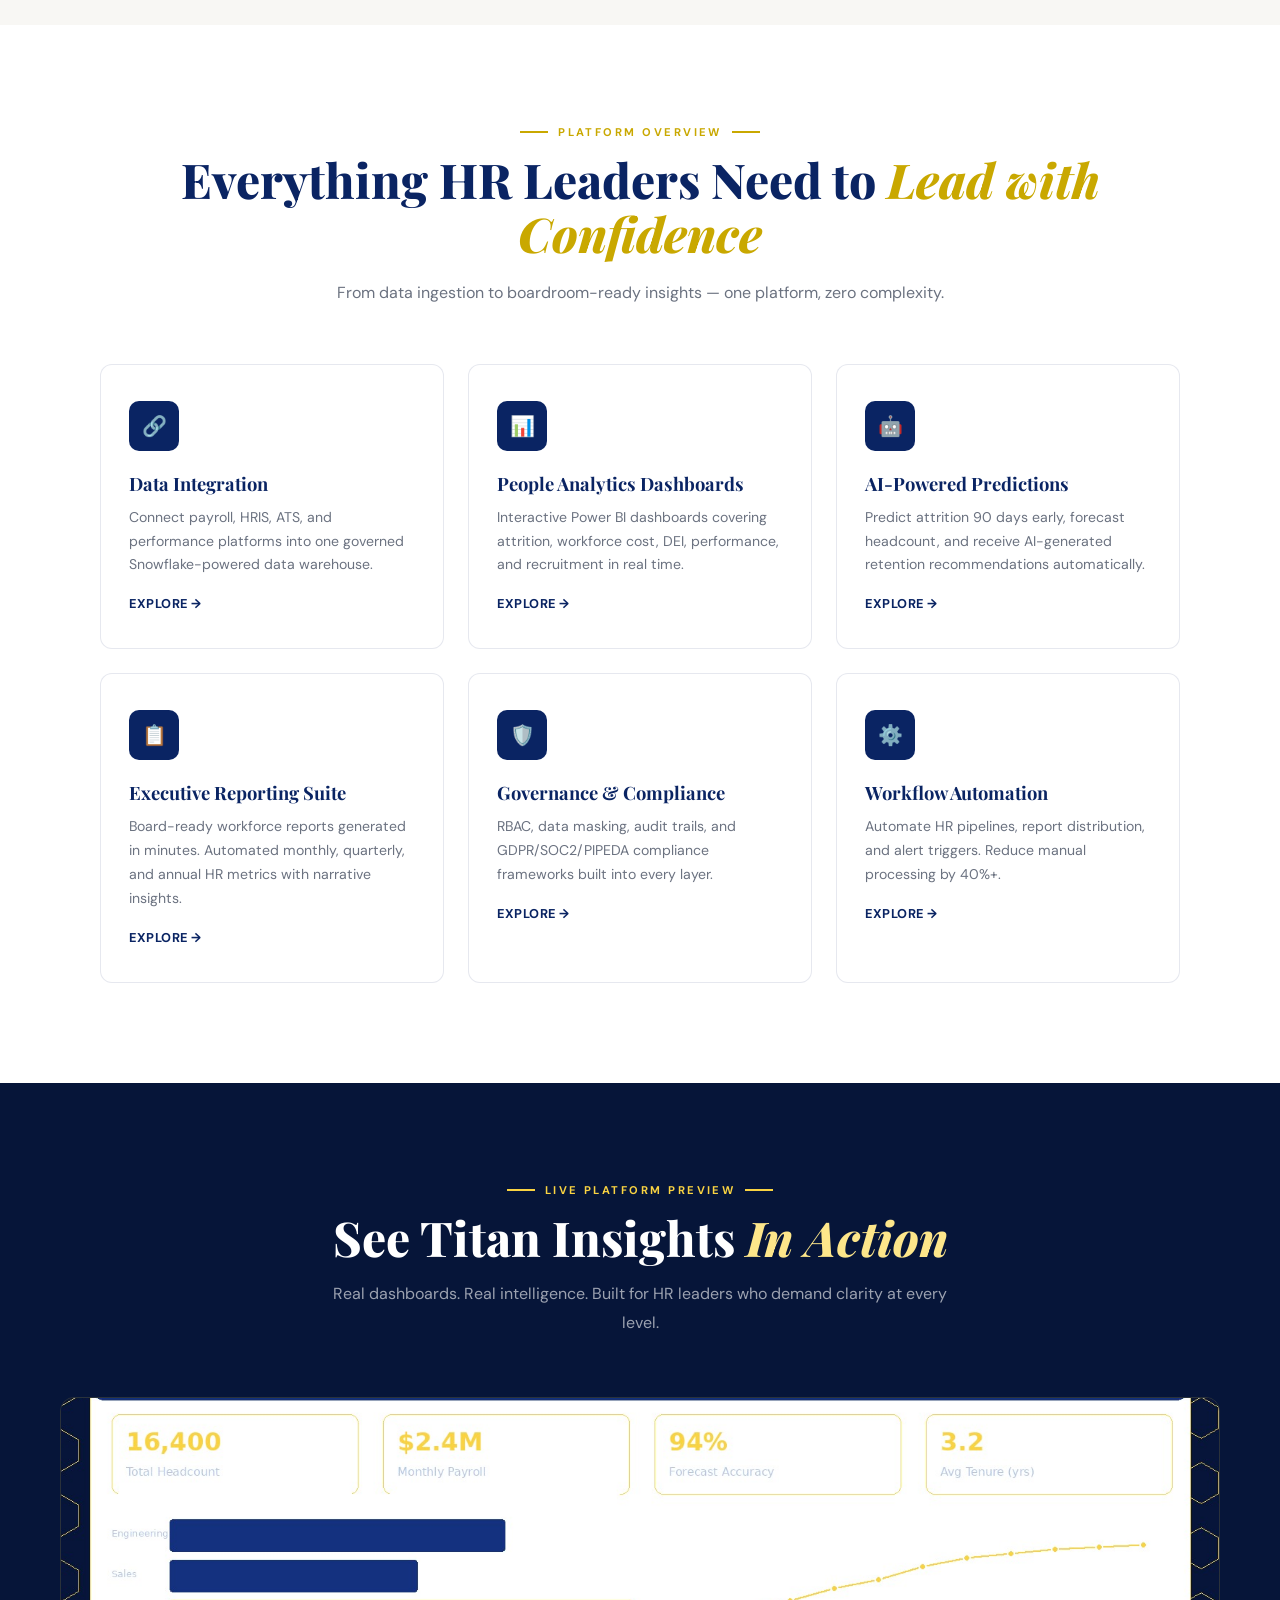
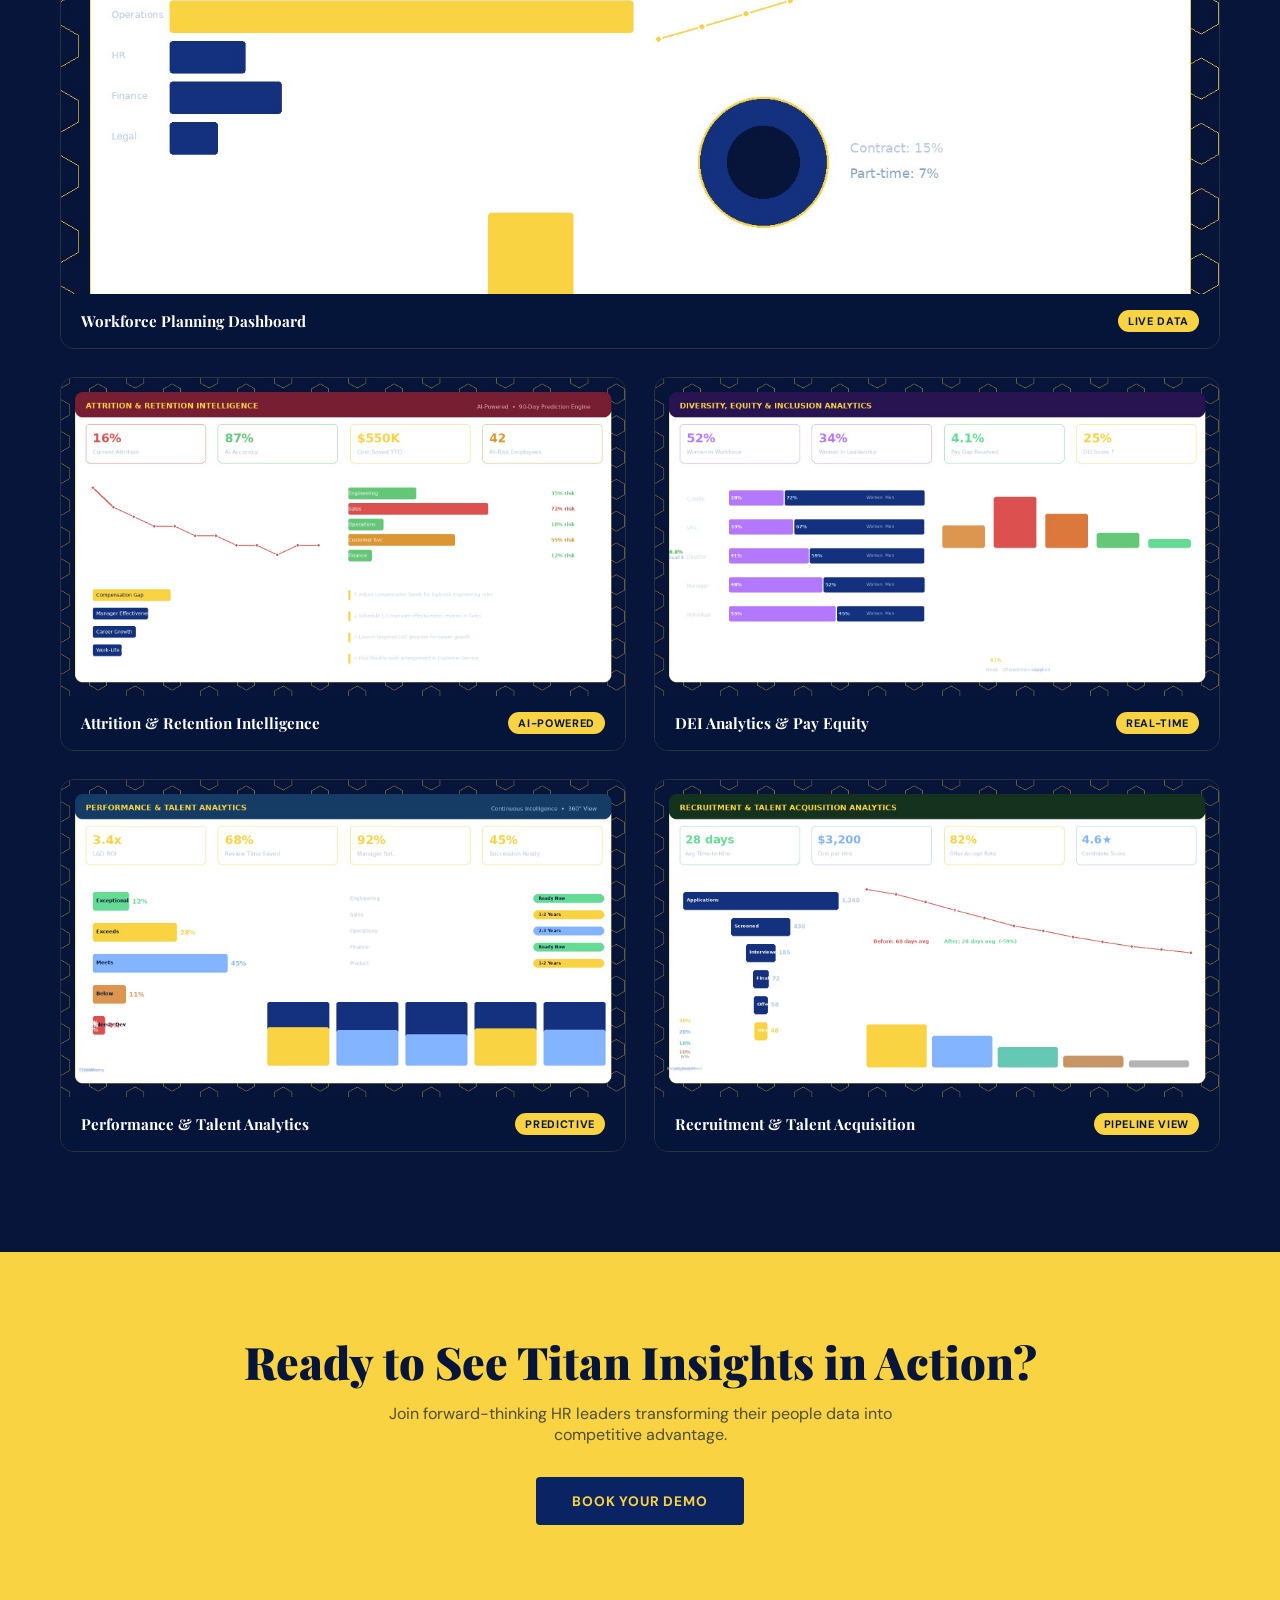
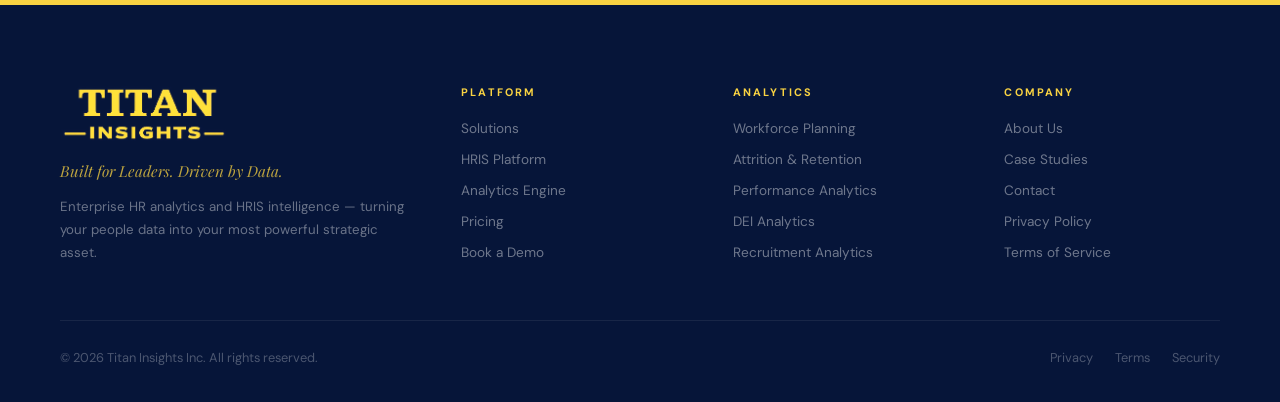
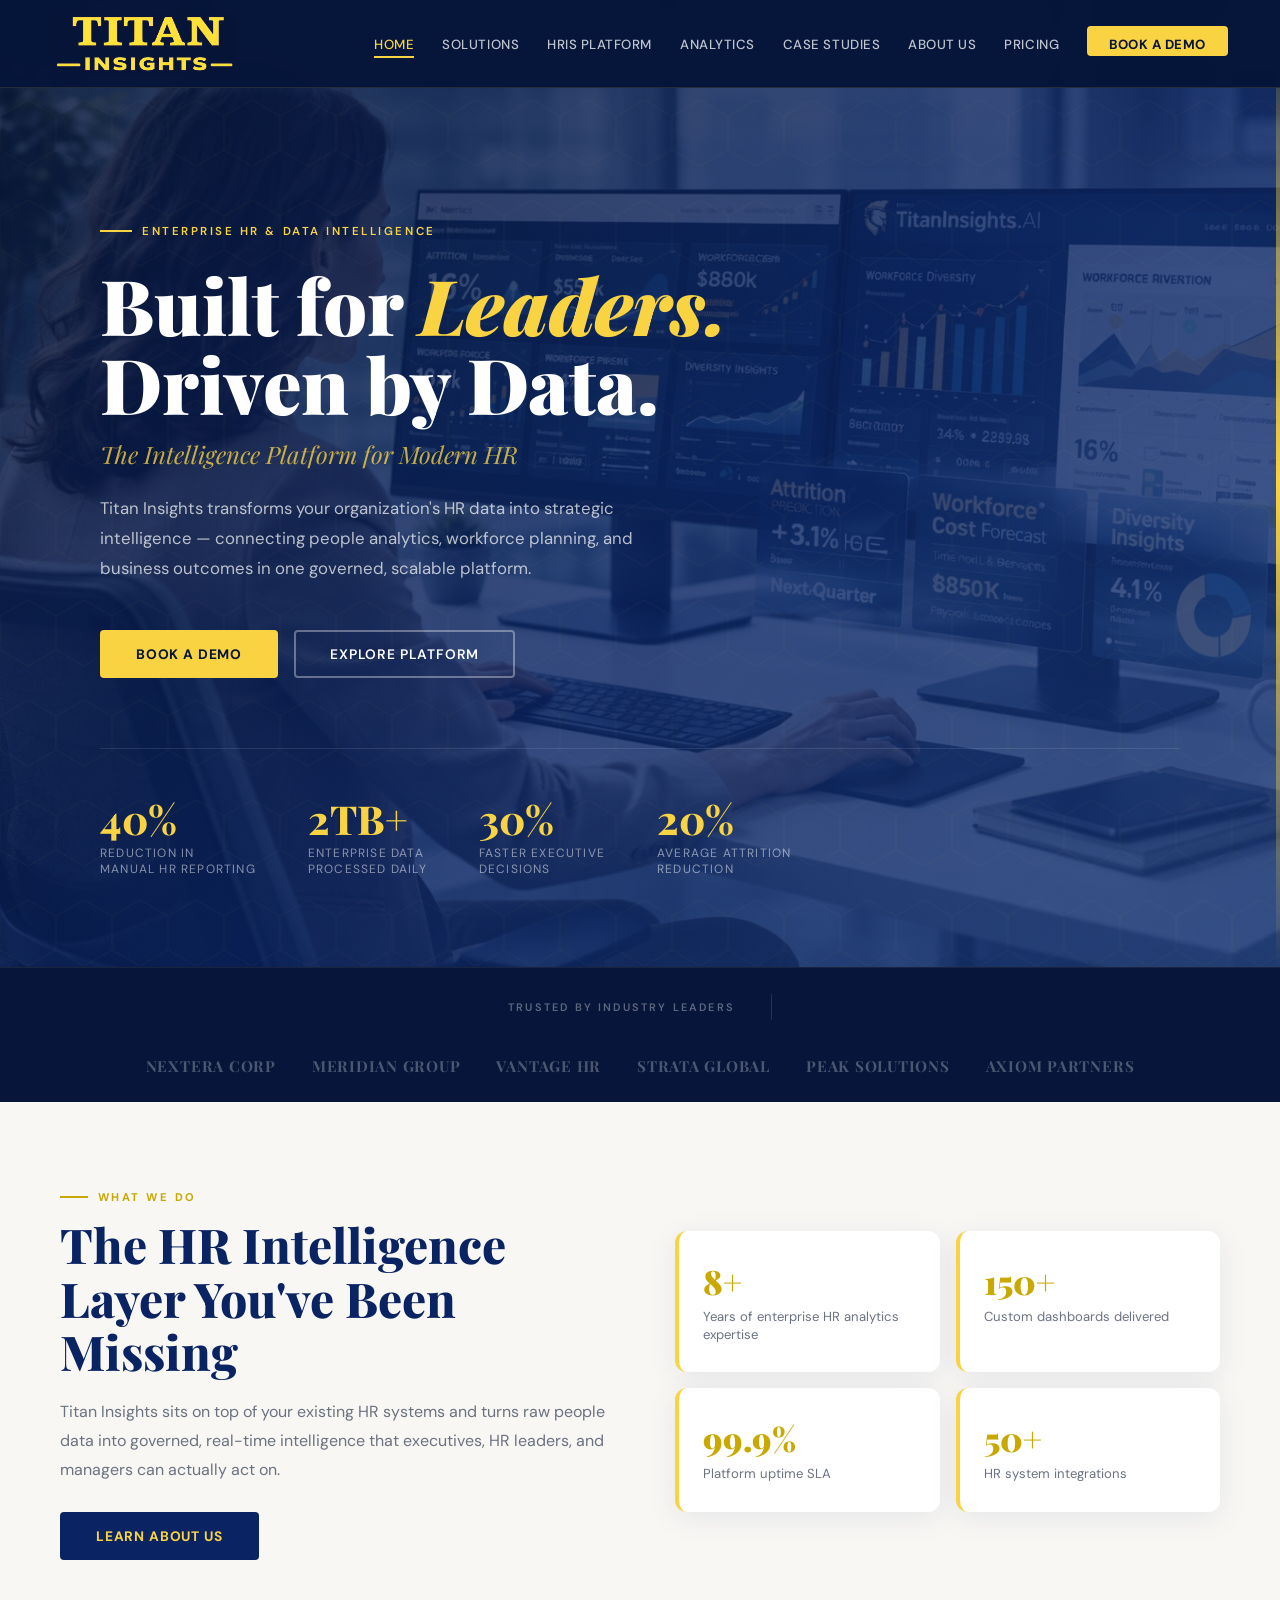
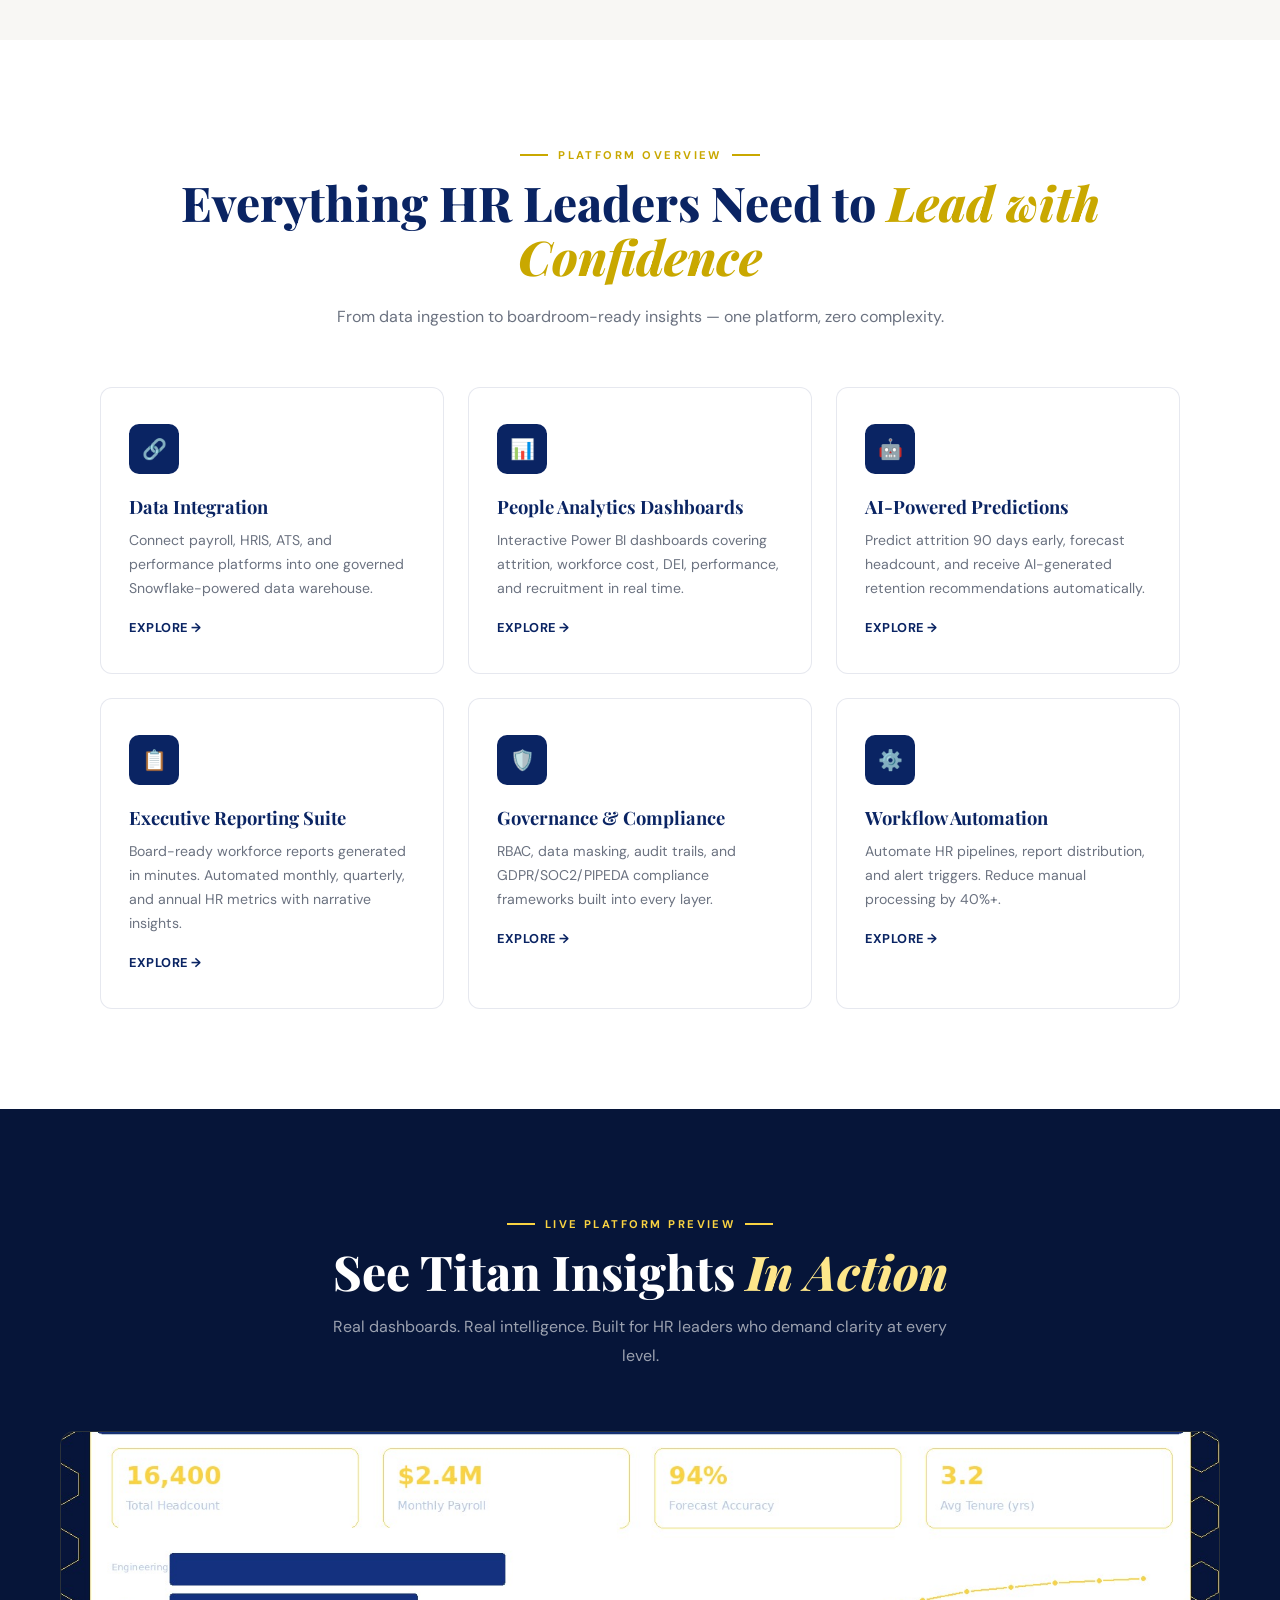
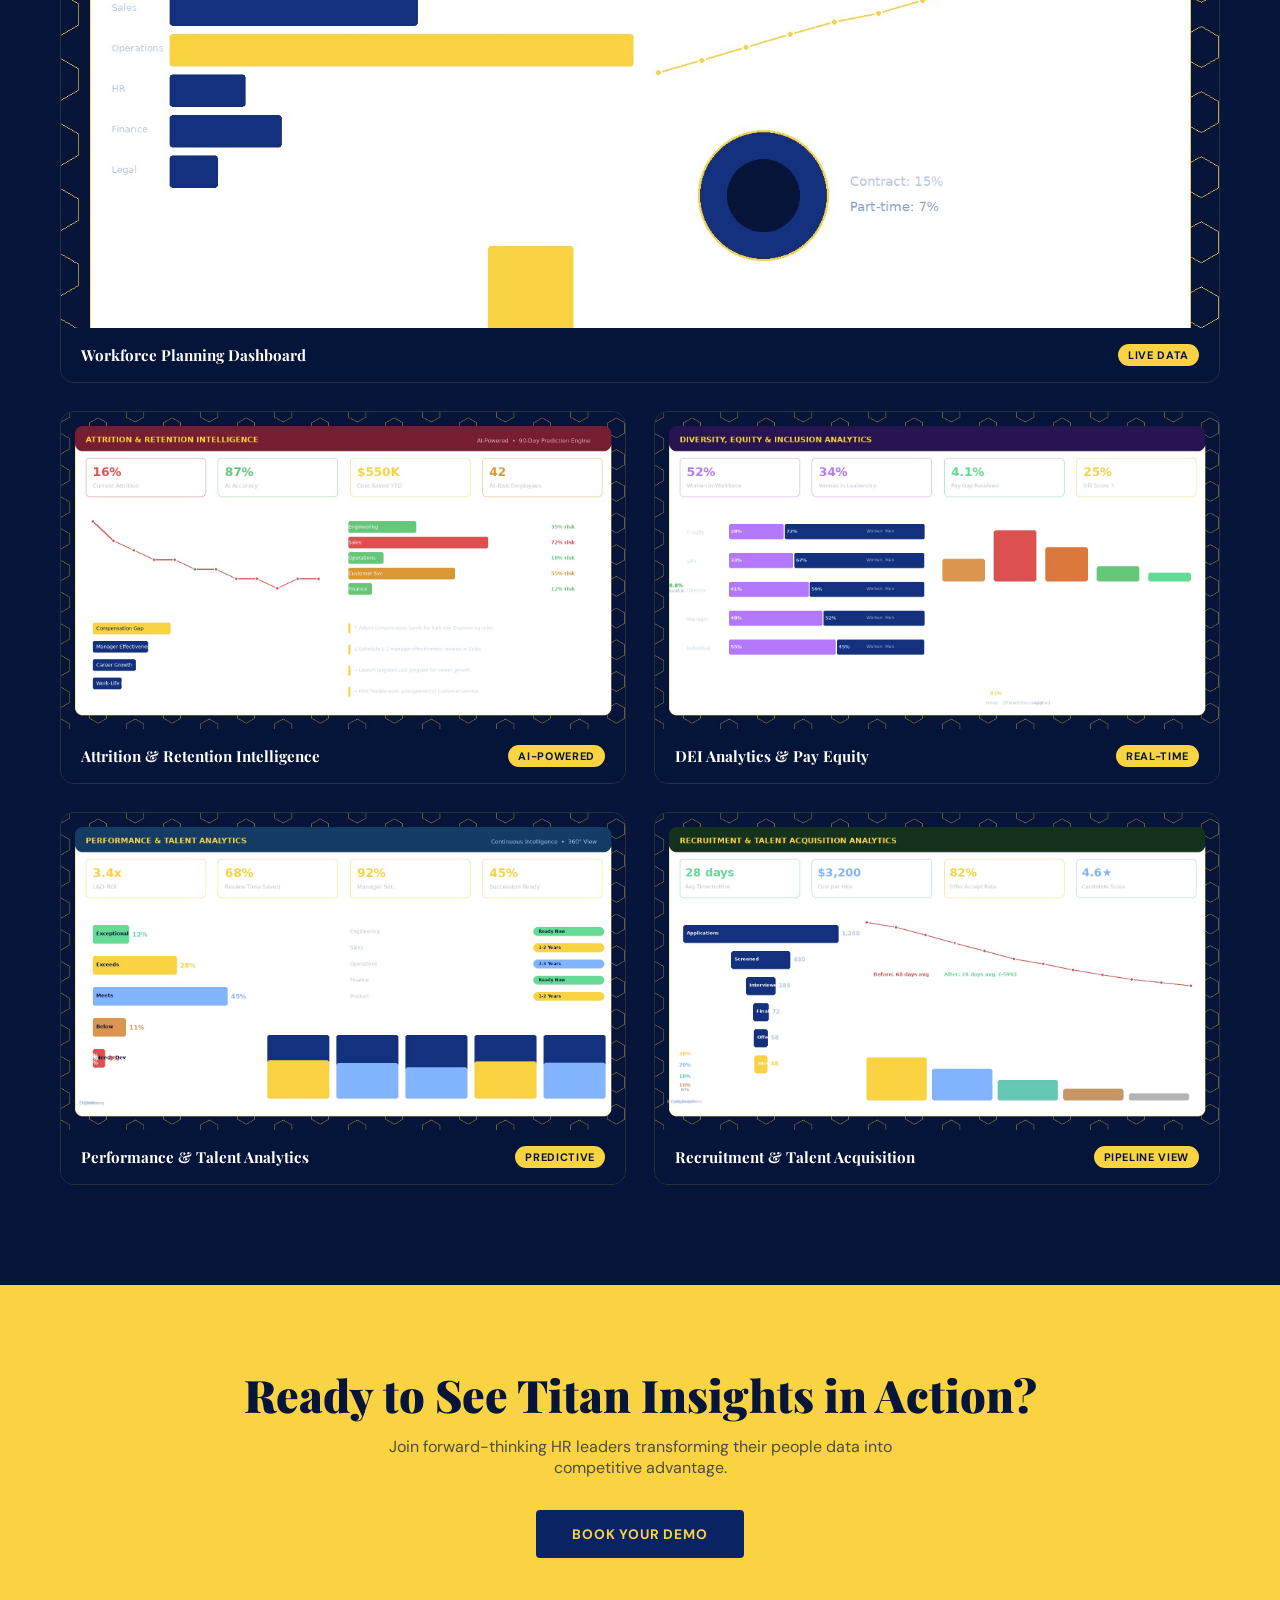
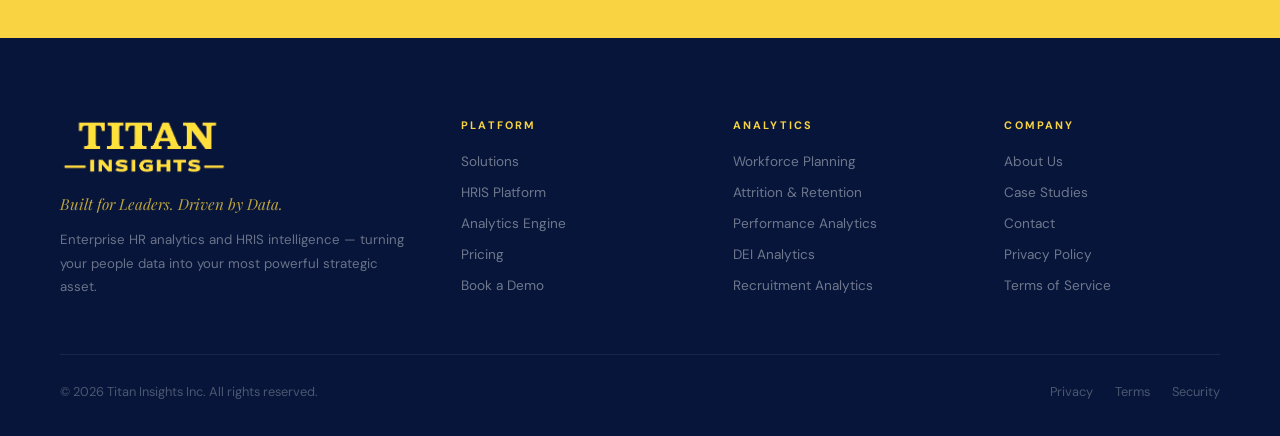
